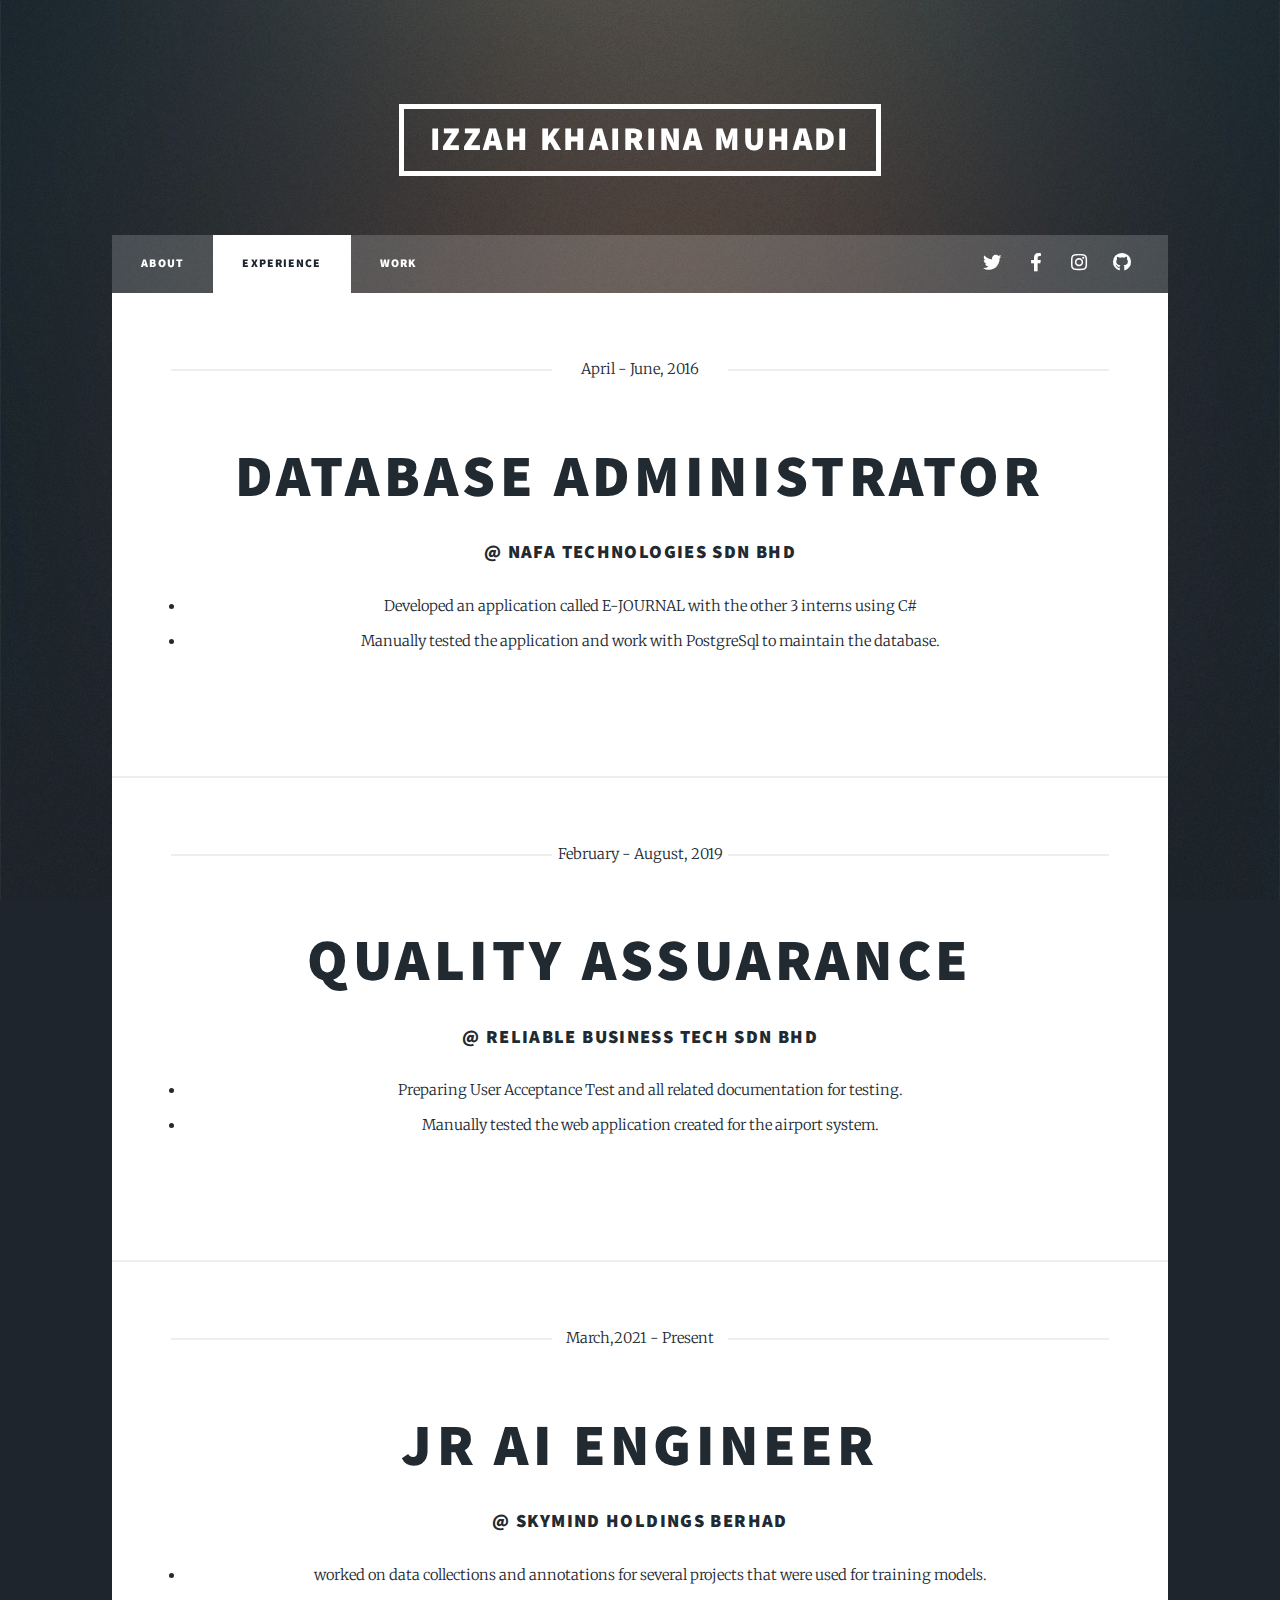
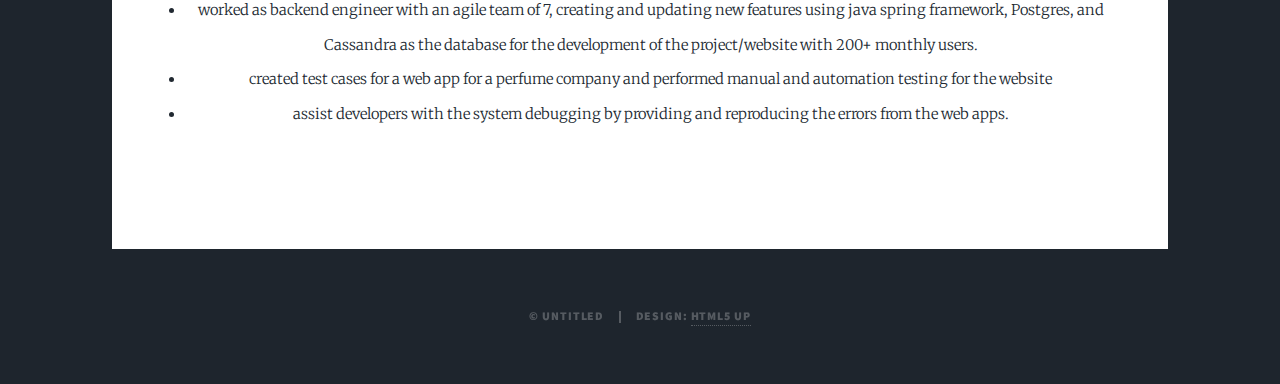
==== src/experience.html @ cd7aa9e2 ":memo: Edit stuff" ====
<!DOCTYPE HTML>
<!--
	Massively by HTML5 UP
	html5up.net | @ajlkn
	Free for personal and commercial use under the CCA 3.0 license (html5up.net/license)
-->
<html>
	<head>
		<title>Generic Page - Massively by HTML5 UP</title>
		<meta charset="utf-8" />
		<meta name="viewport" content="width=device-width, initial-scale=1, user-scalable=no" />
		<link rel="stylesheet" href="../assets/css/main.css" />
		<noscript><link rel="stylesheet" href="../assets/css/noscript.css" /></noscript>
	</head>
	<body class="is-preload">

		<!-- Wrapper -->
			<div id="wrapper">

				<!-- Header -->
					<header id="header">
						<a href="../index.html" class="logo">Izzah Khairina Muhadi</a>
					</header>

				<!-- Nav -->
					<nav id="nav">
						<ul class="links">
							<li><a href="../index.html">About</a></li>
							<li class="active"><a href="/src/experience.html">Experience</a></li>
							<li><a href="work.html">Work</a></li>
						</ul>
						<ul class="icons">
							<li><a href="#" class="icon brands fa-twitter"><span class="label">Twitter</span></a></li>
							<li><a href="#" class="icon brands fa-facebook-f"><span class="label">Facebook</span></a></li>
							<li><a href="#" class="icon brands fa-instagram"><span class="label">Instagram</span></a></li>
							<li><a href="#" class="icon brands fa-github"><span class="label">GitHub</span></a></li>
						</ul>
					</nav>

				<!-- Main -->
					<div id="main">

						<!-- Post -->
							<section class="post">
								<header class="major">
									<span class="date">April - June, 2016</span>
									<h1>Database Administrator</h1>
									
									<div>
											<h3>@ NAFA Technologies Sdn Bhd</h3>
												<ul class="alt">
													<li>Developed an application called E-JOURNAL with the other 3
														interns using C#</li>
													<li>Manually tested the application and work with PostgreSql to maintain the database.</li>
												</ul>										
										
									</div>
								</header>																
							</section>
							<section class="post">
								<header class="major">
									<span class="date">February - August, 2019</span>
									<h1>Quality Assuarance</h1>
									
									<div>
											<h3>@ Reliable Business Tech Sdn Bhd</h3>
												<ul class="alt">
													<li>Preparing User Acceptance Test and all related documentation for testing. </li>
													<li>Manually tested the web application created for the airport system.</li>
												</ul>																				
									</div>
								</header>							
							</section>
							<section class="post">
								<header class="major">
									<span class="date">March,2021 - Present</span>
									<h1>Jr AI Engineer</h1>
									
									<div>
											<h3>@ Skymind Holdings Berhad</h3>
												<ul>
													<li>worked on data collections and annotations for several projects that
														were used for training models.</li>
													<li>worked as backend engineer with an agile team of 7, creating and
															updating new features using java spring framework, Postgres, and
															Cassandra as the database for the development of the
															project/website with 200+ monthly users.</li>
													<li>created test cases for a web app for a perfume company and
														performed manual and automation testing for the website</li>
														<li>assist developers with the system debugging by providing and
															reproducing the errors from the web apps.</li>
												</ul>																				
									</div>
								</header>							
							</section>

					</div>

	
				<!-- Copyright -->
					<div id="copyright">
						<ul><li>&copy; Untitled</li><li>Design: <a href="https://html5up.net">HTML5 UP</a></li></ul>
					</div>

			</div>

		<!-- Scripts -->
			<script src="../assets/js/jquery.min.js"></script>
			<script src="../assets/js/jquery.scrollex.min.js"></script>
			<script src="../assets/js/jquery.scrolly.min.js"></script>
			<script src="../assets/js/browser.min.js"></script>
			<script src="../assets/js/breakpoints.min.js"></script>
			<script src="../assets/js/util.js"></script>
			<script src="../assets/js/main.js"></script>

	</body>
</html>
---- assets/css/main.css ----
@import url(fontawesome-all.min.css);
@import url("https://fonts.googleapis.com/css?family=Merriweather:300,700,300italic,700italic|Source+Sans+Pro:900");

/*
	Massively by HTML5 UP
	html5up.net | @ajlkn
	Free for personal and commercial use under the CCA 3.0 license (html5up.net/license)
*/

html, body, div, span, applet, object,
iframe, h1, h2, h3, h4, h5, h6, p, blockquote,
pre, a, abbr, acronym, address, big, cite,
code, del, dfn, em, img, ins, kbd, q, s, samp,
small, strike, strong, sub, sup, tt, var, b,
u, i, center, dl, dt, dd, ol, ul, li, fieldset,
form, label, legend, table, caption, tbody,
tfoot, thead, tr, th, td, article, aside,
canvas, details, embed, figure, figcaption,
footer, header, hgroup, menu, nav, output, ruby,
section, summary, time, mark, audio, video {
	margin: 0;
	padding: 0;
	border: 0;
	font-size: 100%;
	font: inherit;
	vertical-align: baseline;}

article, aside, details, figcaption, figure,
footer, header, hgroup, menu, nav, section {
	display: block;}

body {
	line-height: 1;
}

ol, ul {
	list-style: none;
}

blockquote, q {
	quotes: none;
}

	blockquote:before, blockquote:after, q:before, q:after {
		content: '';
		content: none;
	}

table {
	border-collapse: collapse;
	border-spacing: 0;
}

body {
	-webkit-text-size-adjust: none;
}

mark {
	background-color: transparent;
	color: inherit;
}

input::-moz-focus-inner {
	border: 0;
	padding: 0;
}

input, select, textarea {
	-moz-appearance: none;
	-webkit-appearance: none;
	-ms-appearance: none;
	appearance: none;
}

/* Basic */

	@-ms-viewport {
		width: device-width;
	}

	body {
		-ms-overflow-style: scrollbar;
	}

	@media screen and (max-width: 480px) {

		html, body {
			min-width: 320px;
		}

	}

	html {
		box-sizing: border-box;
	}

	*, *:before, *:after {
		box-sizing: inherit;
	}

	body {
		background-color: #1e252d;
	}

		body.is-preload *, body.is-preload *:before, body.is-preload *:after {
			-moz-animation: none !important;
			-webkit-animation: none !important;
			-ms-animation: none !important;
			animation: none !important;
			-moz-transition: none !important;
			-webkit-transition: none !important;
			-ms-transition: none !important;
			transition: none !important;
		}

/* Type */

	html {
		font-size: 16pt;
	}

		@media screen and (max-width: 1680px) {

			html {
				font-size: 12pt;
			}

		}

		@media screen and (max-width: 1280px) {

			html {
				font-size: 11pt;
			}

		}

		@media screen and (max-width: 360px) {

			html {
				font-size: 10pt;
			}

		}

	body {
		color: #212931;
	}

	body, input, select, textarea {
		font-family: "Merriweather", Georgia, serif;
		font-weight: 300;
		font-size: 1rem;
		line-height: 2.375;
	}

	a {
		-moz-transition: color 0.2s ease-in-out, background-color 0.2s ease-in-out, border-color 0.2s ease-in-out, box-shadow 0.2s ease-in-out;
		-webkit-transition: color 0.2s ease-in-out, background-color 0.2s ease-in-out, border-color 0.2s ease-in-out, box-shadow 0.2s ease-in-out;
		-ms-transition: color 0.2s ease-in-out, background-color 0.2s ease-in-out, border-color 0.2s ease-in-out, box-shadow 0.2s ease-in-out;
		transition: color 0.2s ease-in-out, background-color 0.2s ease-in-out, border-color 0.2s ease-in-out, box-shadow 0.2s ease-in-out;
		border-bottom: dotted 1px;
		text-decoration: none;
	}

		a:hover {
			border-bottom-color: transparent;
		}

	strong, b {
		font-weight: 600;
	}

	em, i {
		font-style: italic;
	}

	p {
		text-align: justify;
		margin: 0 0 2rem 0;
	}

	h1, h2, h3, h4, h5, h6 {
		font-family: "Source Sans Pro", Helvetica, sans-serif;
		font-weight: 900;
		line-height: 1.5;
		letter-spacing: 0.075em;
		text-transform: uppercase;
		margin: 0 0 1rem 0;
	}

		h1 a, h2 a, h3 a, h4 a, h5 a, h6 a {
			border-bottom: 0;
			color: inherit;
			text-decoration: none;
		}

	h1 {
		font-size: 4rem;
		line-height: 1.1;
		margin: 0 0 2rem 0;
	}

	h2 {
		font-size: 1.75rem;
		line-height: 1.3;
		margin: 0 0 1.5rem 0;
	}

	h3 {
		font-size: 1.25rem;
		margin: 0 0 1.5rem 0;
	}

	h4 {
		font-size: 1rem;
	}

	h5 {
		font-size: 0.9rem;
	}

	h6 {
		font-size: 0.8rem;
	}

	sub {
		font-size: 0.8rem;
		position: relative;
		top: 0.5rem;
	}

	sup {
		font-size: 0.8rem;
		position: relative;
		top: -0.5rem;
	}

	blockquote {
		border-left: solid 4px;
		font-style: italic;
		margin: 0 0 2rem 0;
		padding: 0.5rem 0 0.5rem 2rem;
	}

	code {
		border: solid 2px;
		font-family: "Courier New", monospace;
		font-size: 0.9rem;
		margin: 0 0.25rem;
		padding: 0.25rem 0.65rem;
	}

	pre {
		-webkit-overflow-scrolling: touch;
		font-family: "Courier New", monospace;
		font-size: 0.9rem;
		margin: 0 0 2rem 0;
	}

		pre code {
			display: block;
			line-height: 1.75;
			padding: 1rem 1.5rem;
			overflow-x: auto;
		}

	hr {
		border: 0;
		border-bottom: solid 2px;
		margin: 3rem 0;
	}

		hr.major {
			margin: 5rem 0;
		}

	.align-left {
		text-align: left;
	}

	.align-center {
		text-align: center;
	}

	.align-right {
		text-align: right;
	}

	input, select, textarea {
		color: #212931;
	}

	a {
		color: #212931;
		border-bottom-color: rgba(33, 41, 49, 0.5);
	}

		a:hover {
			border-bottom-color: transparent;
			color: #18bfef !important;
		}

	strong, b {
		color: #212931;
	}

	h1, h2, h3, h4, h5, h6 {
		color: #212931;
	}

	blockquote {
		border-left-color: #eeeeee;
	}

	code {
		background: rgba(220, 220, 220, 0.25);
		border-color: #eeeeee;
	}

	hr {
		border-bottom-color: #eeeeee;
	}

/* Row */

	.row {
		display: flex;
		flex-wrap: wrap;
		box-sizing: border-box;
		align-items: stretch;
	}

		.row > * {
			box-sizing: border-box;
		}

		.row.gtr-uniform > * > :last-child {
			margin-bottom: 0;
		}

		.row.aln-left {
			justify-content: flex-start;
		}

		.row.aln-center {
			justify-content: center;
		}

		.row.aln-right {
			justify-content: flex-end;
		}

		.row.aln-top {
			align-items: flex-start;
		}

		.row.aln-middle {
			align-items: center;
		}

		.row.aln-bottom {
			align-items: flex-end;
		}

		.row > .imp {
			order: -1;
		}

		.row > .col-1 {
			width: 8.33333%;
		}

		.row > .off-1 {
			margin-left: 8.33333%;
		}

		.row > .col-2 {
			width: 16.66667%;
		}

		.row > .off-2 {
			margin-left: 16.66667%;
		}

		.row > .col-3 {
			width: 25%;
		}

		.row > .off-3 {
			margin-left: 25%;
		}

		.row > .col-4 {
			width: 33.33333%;
		}

		.row > .off-4 {
			margin-left: 33.33333%;
		}

		.row > .col-5 {
			width: 41.66667%;
		}

		.row > .off-5 {
			margin-left: 41.66667%;
		}

		.row > .col-6 {
			width: 50%;
		}

		.row > .off-6 {
			margin-left: 50%;
		}

		.row > .col-7 {
			width: 58.33333%;
		}

		.row > .off-7 {
			margin-left: 58.33333%;
		}

		.row > .col-8 {
			width: 66.66667%;
		}

		.row > .off-8 {
			margin-left: 66.66667%;
		}

		.row > .col-9 {
			width: 75%;
		}

		.row > .off-9 {
			margin-left: 75%;
		}

		.row > .col-10 {
			width: 83.33333%;
		}

		.row > .off-10 {
			margin-left: 83.33333%;
		}

		.row > .col-11 {
			width: 91.66667%;
		}

		.row > .off-11 {
			margin-left: 91.66667%;
		}

		.row > .col-12 {
			width: 100%;
		}

		.row > .off-12 {
			margin-left: 100%;
		}

		.row.gtr-0 {
			margin-top: 0;
			margin-left: 0rem;
		}

			.row.gtr-0 > * {
				padding: 0 0 0 0rem;
			}

			.row.gtr-0.gtr-uniform {
				margin-top: 0rem;
			}

				.row.gtr-0.gtr-uniform > * {
					padding-top: 0rem;
				}

		.row.gtr-25 {
			margin-top: 0;
			margin-left: -0.375rem;
		}

			.row.gtr-25 > * {
				padding: 0 0 0 0.375rem;
			}

			.row.gtr-25.gtr-uniform {
				margin-top: -0.375rem;
			}

				.row.gtr-25.gtr-uniform > * {
					padding-top: 0.375rem;
				}

		.row.gtr-50 {
			margin-top: 0;
			margin-left: -0.75rem;
		}

			.row.gtr-50 > * {
				padding: 0 0 0 0.75rem;
			}

			.row.gtr-50.gtr-uniform {
				margin-top: -0.75rem;
			}

				.row.gtr-50.gtr-uniform > * {
					padding-top: 0.75rem;
				}

		.row {
			margin-top: 0;
			margin-left: -1.5rem;
		}

			.row > * {
				padding: 0 0 0 1.5rem;
			}

			.row.gtr-uniform {
				margin-top: -1.5rem;
			}

				.row.gtr-uniform > * {
					padding-top: 1.5rem;
				}

		.row.gtr-150 {
			margin-top: 0;
			margin-left: -2.25rem;
		}

			.row.gtr-150 > * {
				padding: 0 0 0 2.25rem;
			}

			.row.gtr-150.gtr-uniform {
				margin-top: -2.25rem;
			}

				.row.gtr-150.gtr-uniform > * {
					padding-top: 2.25rem;
				}

		.row.gtr-200 {
			margin-top: 0;
			margin-left: -3rem;
		}

			.row.gtr-200 > * {
				padding: 0 0 0 3rem;
			}

			.row.gtr-200.gtr-uniform {
				margin-top: -3rem;
			}

				.row.gtr-200.gtr-uniform > * {
					padding-top: 3rem;
				}

		@media screen and (max-width: 1680px) {

			.row {
				display: flex;
				flex-wrap: wrap;
				box-sizing: border-box;
				align-items: stretch;
			}

				.row > * {
					box-sizing: border-box;
				}

				.row.gtr-uniform > * > :last-child {
					margin-bottom: 0;
				}

				.row.aln-left {
					justify-content: flex-start;
				}

				.row.aln-center {
					justify-content: center;
				}

				.row.aln-right {
					justify-content: flex-end;
				}

				.row.aln-top {
					align-items: flex-start;
				}

				.row.aln-middle {
					align-items: center;
				}

				.row.aln-bottom {
					align-items: flex-end;
				}

				.row > .imp-xlarge {
					order: -1;
				}

				.row > .col-1-xlarge {
					width: 8.33333%;
				}

				.row > .off-1-xlarge {
					margin-left: 8.33333%;
				}

				.row > .col-2-xlarge {
					width: 16.66667%;
				}

				.row > .off-2-xlarge {
					margin-left: 16.66667%;
				}

				.row > .col-3-xlarge {
					width: 25%;
				}

				.row > .off-3-xlarge {
					margin-left: 25%;
				}

				.row > .col-4-xlarge {
					width: 33.33333%;
				}

				.row > .off-4-xlarge {
					margin-left: 33.33333%;
				}

				.row > .col-5-xlarge {
					width: 41.66667%;
				}

				.row > .off-5-xlarge {
					margin-left: 41.66667%;
				}

				.row > .col-6-xlarge {
					width: 50%;
				}

				.row > .off-6-xlarge {
					margin-left: 50%;
				}

				.row > .col-7-xlarge {
					width: 58.33333%;
				}

				.row > .off-7-xlarge {
					margin-left: 58.33333%;
				}

				.row > .col-8-xlarge {
					width: 66.66667%;
				}

				.row > .off-8-xlarge {
					margin-left: 66.66667%;
				}

				.row > .col-9-xlarge {
					width: 75%;
				}

				.row > .off-9-xlarge {
					margin-left: 75%;
				}

				.row > .col-10-xlarge {
					width: 83.33333%;
				}

				.row > .off-10-xlarge {
					margin-left: 83.33333%;
				}

				.row > .col-11-xlarge {
					width: 91.66667%;
				}

				.row > .off-11-xlarge {
					margin-left: 91.66667%;
				}

				.row > .col-12-xlarge {
					width: 100%;
				}

				.row > .off-12-xlarge {
					margin-left: 100%;
				}

				.row.gtr-0 {
					margin-top: 0;
					margin-left: 0rem;
				}

					.row.gtr-0 > * {
						padding: 0 0 0 0rem;
					}

					.row.gtr-0.gtr-uniform {
						margin-top: 0rem;
					}

						.row.gtr-0.gtr-uniform > * {
							padding-top: 0rem;
						}

				.row.gtr-25 {
					margin-top: 0;
					margin-left: -0.375rem;
				}

					.row.gtr-25 > * {
						padding: 0 0 0 0.375rem;
					}

					.row.gtr-25.gtr-uniform {
						margin-top: -0.375rem;
					}

						.row.gtr-25.gtr-uniform > * {
							padding-top: 0.375rem;
						}

				.row.gtr-50 {
					margin-top: 0;
					margin-left: -0.75rem;
				}

					.row.gtr-50 > * {
						padding: 0 0 0 0.75rem;
					}

					.row.gtr-50.gtr-uniform {
						margin-top: -0.75rem;
					}

						.row.gtr-50.gtr-uniform > * {
							padding-top: 0.75rem;
						}

				.row {
					margin-top: 0;
					margin-left: -1.5rem;
				}

					.row > * {
						padding: 0 0 0 1.5rem;
					}

					.row.gtr-uniform {
						margin-top: -1.5rem;
					}

						.row.gtr-uniform > * {
							padding-top: 1.5rem;
						}

				.row.gtr-150 {
					margin-top: 0;
					margin-left: -2.25rem;
				}

					.row.gtr-150 > * {
						padding: 0 0 0 2.25rem;
					}

					.row.gtr-150.gtr-uniform {
						margin-top: -2.25rem;
					}

						.row.gtr-150.gtr-uniform > * {
							padding-top: 2.25rem;
						}

				.row.gtr-200 {
					margin-top: 0;
					margin-left: -3rem;
				}

					.row.gtr-200 > * {
						padding: 0 0 0 3rem;
					}

					.row.gtr-200.gtr-uniform {
						margin-top: -3rem;
					}

						.row.gtr-200.gtr-uniform > * {
							padding-top: 3rem;
						}

		}

		@media screen and (max-width: 1280px) {

			.row {
				display: flex;
				flex-wrap: wrap;
				box-sizing: border-box;
				align-items: stretch;
			}

				.row > * {
					box-sizing: border-box;
				}

				.row.gtr-uniform > * > :last-child {
					margin-bottom: 0;
				}

				.row.aln-left {
					justify-content: flex-start;
				}

				.row.aln-center {
					justify-content: center;
				}

				.row.aln-right {
					justify-content: flex-end;
				}

				.row.aln-top {
					align-items: flex-start;
				}

				.row.aln-middle {
					align-items: center;
				}

				.row.aln-bottom {
					align-items: flex-end;
				}

				.row > .imp-large {
					order: -1;
				}

				.row > .col-1-large {
					width: 8.33333%;
				}

				.row > .off-1-large {
					margin-left: 8.33333%;
				}

				.row > .col-2-large {
					width: 16.66667%;
				}

				.row > .off-2-large {
					margin-left: 16.66667%;
				}

				.row > .col-3-large {
					width: 25%;
				}

				.row > .off-3-large {
					margin-left: 25%;
				}

				.row > .col-4-large {
					width: 33.33333%;
				}

				.row > .off-4-large {
					margin-left: 33.33333%;
				}

				.row > .col-5-large {
					width: 41.66667%;
				}

				.row > .off-5-large {
					margin-left: 41.66667%;
				}

				.row > .col-6-large {
					width: 50%;
				}

				.row > .off-6-large {
					margin-left: 50%;
				}

				.row > .col-7-large {
					width: 58.33333%;
				}

				.row > .off-7-large {
					margin-left: 58.33333%;
				}

				.row > .col-8-large {
					width: 66.66667%;
				}

				.row > .off-8-large {
					margin-left: 66.66667%;
				}

				.row > .col-9-large {
					width: 75%;
				}

				.row > .off-9-large {
					margin-left: 75%;
				}

				.row > .col-10-large {
					width: 83.33333%;
				}

				.row > .off-10-large {
					margin-left: 83.33333%;
				}

				.row > .col-11-large {
					width: 91.66667%;
				}

				.row > .off-11-large {
					margin-left: 91.66667%;
				}

				.row > .col-12-large {
					width: 100%;
				}

				.row > .off-12-large {
					margin-left: 100%;
				}

				.row.gtr-0 {
					margin-top: 0;
					margin-left: 0rem;
				}

					.row.gtr-0 > * {
						padding: 0 0 0 0rem;
					}

					.row.gtr-0.gtr-uniform {
						margin-top: 0rem;
					}

						.row.gtr-0.gtr-uniform > * {
							padding-top: 0rem;
						}

				.row.gtr-25 {
					margin-top: 0;
					margin-left: -0.375rem;
				}

					.row.gtr-25 > * {
						padding: 0 0 0 0.375rem;
					}

					.row.gtr-25.gtr-uniform {
						margin-top: -0.375rem;
					}

						.row.gtr-25.gtr-uniform > * {
							padding-top: 0.375rem;
						}

				.row.gtr-50 {
					margin-top: 0;
					margin-left: -0.75rem;
				}

					.row.gtr-50 > * {
						padding: 0 0 0 0.75rem;
					}

					.row.gtr-50.gtr-uniform {
						margin-top: -0.75rem;
					}

						.row.gtr-50.gtr-uniform > * {
							padding-top: 0.75rem;
						}

				.row {
					margin-top: 0;
					margin-left: -1.5rem;
				}

					.row > * {
						padding: 0 0 0 1.5rem;
					}

					.row.gtr-uniform {
						margin-top: -1.5rem;
					}

						.row.gtr-uniform > * {
							padding-top: 1.5rem;
						}

				.row.gtr-150 {
					margin-top: 0;
					margin-left: -2.25rem;
				}

					.row.gtr-150 > * {
						padding: 0 0 0 2.25rem;
					}

					.row.gtr-150.gtr-uniform {
						margin-top: -2.25rem;
					}

						.row.gtr-150.gtr-uniform > * {
							padding-top: 2.25rem;
						}

				.row.gtr-200 {
					margin-top: 0;
					margin-left: -3rem;
				}

					.row.gtr-200 > * {
						padding: 0 0 0 3rem;
					}

					.row.gtr-200.gtr-uniform {
						margin-top: -3rem;
					}

						.row.gtr-200.gtr-uniform > * {
							padding-top: 3rem;
						}

		}

		@media screen and (max-width: 980px) {

			.row {
				display: flex;
				flex-wrap: wrap;
				box-sizing: border-box;
				align-items: stretch;
			}

				.row > * {
					box-sizing: border-box;
				}

				.row.gtr-uniform > * > :last-child {
					margin-bottom: 0;
				}

				.row.aln-left {
					justify-content: flex-start;
				}

				.row.aln-center {
					justify-content: center;
				}

				.row.aln-right {
					justify-content: flex-end;
				}

				.row.aln-top {
					align-items: flex-start;
				}

				.row.aln-middle {
					align-items: center;
				}

				.row.aln-bottom {
					align-items: flex-end;
				}

				.row > .imp-medium {
					order: -1;
				}

				.row > .col-1-medium {
					width: 8.33333%;
				}

				.row > .off-1-medium {
					margin-left: 8.33333%;
				}

				.row > .col-2-medium {
					width: 16.66667%;
				}

				.row > .off-2-medium {
					margin-left: 16.66667%;
				}

				.row > .col-3-medium {
					width: 25%;
				}

				.row > .off-3-medium {
					margin-left: 25%;
				}

				.row > .col-4-medium {
					width: 33.33333%;
				}

				.row > .off-4-medium {
					margin-left: 33.33333%;
				}

				.row > .col-5-medium {
					width: 41.66667%;
				}

				.row > .off-5-medium {
					margin-left: 41.66667%;
				}

				.row > .col-6-medium {
					width: 50%;
				}

				.row > .off-6-medium {
					margin-left: 50%;
				}

				.row > .col-7-medium {
					width: 58.33333%;
				}

				.row > .off-7-medium {
					margin-left: 58.33333%;
				}

				.row > .col-8-medium {
					width: 66.66667%;
				}

				.row > .off-8-medium {
					margin-left: 66.66667%;
				}

				.row > .col-9-medium {
					width: 75%;
				}

				.row > .off-9-medium {
					margin-left: 75%;
				}

				.row > .col-10-medium {
					width: 83.33333%;
				}

				.row > .off-10-medium {
					margin-left: 83.33333%;
				}

				.row > .col-11-medium {
					width: 91.66667%;
				}

				.row > .off-11-medium {
					margin-left: 91.66667%;
				}

				.row > .col-12-medium {
					width: 100%;
				}

				.row > .off-12-medium {
					margin-left: 100%;
				}

				.row.gtr-0 {
					margin-top: 0;
					margin-left: 0rem;
				}

					.row.gtr-0 > * {
						padding: 0 0 0 0rem;
					}

					.row.gtr-0.gtr-uniform {
						margin-top: 0rem;
					}

						.row.gtr-0.gtr-uniform > * {
							padding-top: 0rem;
						}

				.row.gtr-25 {
					margin-top: 0;
					margin-left: -0.375rem;
				}

					.row.gtr-25 > * {
						padding: 0 0 0 0.375rem;
					}

					.row.gtr-25.gtr-uniform {
						margin-top: -0.375rem;
					}

						.row.gtr-25.gtr-uniform > * {
							padding-top: 0.375rem;
						}

				.row.gtr-50 {
					margin-top: 0;
					margin-left: -0.75rem;
				}

					.row.gtr-50 > * {
						padding: 0 0 0 0.75rem;
					}

					.row.gtr-50.gtr-uniform {
						margin-top: -0.75rem;
					}

						.row.gtr-50.gtr-uniform > * {
							padding-top: 0.75rem;
						}

				.row {
					margin-top: 0;
					margin-left: -1.5rem;
				}

					.row > * {
						padding: 0 0 0 1.5rem;
					}

					.row.gtr-uniform {
						margin-top: -1.5rem;
					}

						.row.gtr-uniform > * {
							padding-top: 1.5rem;
						}

				.row.gtr-150 {
					margin-top: 0;
					margin-left: -2.25rem;
				}

					.row.gtr-150 > * {
						padding: 0 0 0 2.25rem;
					}

					.row.gtr-150.gtr-uniform {
						margin-top: -2.25rem;
					}

						.row.gtr-150.gtr-uniform > * {
							padding-top: 2.25rem;
						}

				.row.gtr-200 {
					margin-top: 0;
					margin-left: -3rem;
				}

					.row.gtr-200 > * {
						padding: 0 0 0 3rem;
					}

					.row.gtr-200.gtr-uniform {
						margin-top: -3rem;
					}

						.row.gtr-200.gtr-uniform > * {
							padding-top: 3rem;
						}

		}

		@media screen and (max-width: 736px) {

			.row {
				display: flex;
				flex-wrap: wrap;
				box-sizing: border-box;
				align-items: stretch;
			}

				.row > * {
					box-sizing: border-box;
				}

				.row.gtr-uniform > * > :last-child {
					margin-bottom: 0;
				}

				.row.aln-left {
					justify-content: flex-start;
				}

				.row.aln-center {
					justify-content: center;
				}

				.row.aln-right {
					justify-content: flex-end;
				}

				.row.aln-top {
					align-items: flex-start;
				}

				.row.aln-middle {
					align-items: center;
				}

				.row.aln-bottom {
					align-items: flex-end;
				}

				.row > .imp-small {
					order: -1;
				}

				.row > .col-1-small {
					width: 8.33333%;
				}

				.row > .off-1-small {
					margin-left: 8.33333%;
				}

				.row > .col-2-small {
					width: 16.66667%;
				}

				.row > .off-2-small {
					margin-left: 16.66667%;
				}

				.row > .col-3-small {
					width: 25%;
				}

				.row > .off-3-small {
					margin-left: 25%;
				}

				.row > .col-4-small {
					width: 33.33333%;
				}

				.row > .off-4-small {
					margin-left: 33.33333%;
				}

				.row > .col-5-small {
					width: 41.66667%;
				}

				.row > .off-5-small {
					margin-left: 41.66667%;
				}

				.row > .col-6-small {
					width: 50%;
				}

				.row > .off-6-small {
					margin-left: 50%;
				}

				.row > .col-7-small {
					width: 58.33333%;
				}

				.row > .off-7-small {
					margin-left: 58.33333%;
				}

				.row > .col-8-small {
					width: 66.66667%;
				}

				.row > .off-8-small {
					margin-left: 66.66667%;
				}

				.row > .col-9-small {
					width: 75%;
				}

				.row > .off-9-small {
					margin-left: 75%;
				}

				.row > .col-10-small {
					width: 83.33333%;
				}

				.row > .off-10-small {
					margin-left: 83.33333%;
				}

				.row > .col-11-small {
					width: 91.66667%;
				}

				.row > .off-11-small {
					margin-left: 91.66667%;
				}

				.row > .col-12-small {
					width: 100%;
				}

				.row > .off-12-small {
					margin-left: 100%;
				}

				.row.gtr-0 {
					margin-top: 0;
					margin-left: 0rem;
				}

					.row.gtr-0 > * {
						padding: 0 0 0 0rem;
					}

					.row.gtr-0.gtr-uniform {
						margin-top: 0rem;
					}

						.row.gtr-0.gtr-uniform > * {
							padding-top: 0rem;
						}

				.row.gtr-25 {
					margin-top: 0;
					margin-left: -0.375rem;
				}

					.row.gtr-25 > * {
						padding: 0 0 0 0.375rem;
					}

					.row.gtr-25.gtr-uniform {
						margin-top: -0.375rem;
					}

						.row.gtr-25.gtr-uniform > * {
							padding-top: 0.375rem;
						}

				.row.gtr-50 {
					margin-top: 0;
					margin-left: -0.75rem;
				}

					.row.gtr-50 > * {
						padding: 0 0 0 0.75rem;
					}

					.row.gtr-50.gtr-uniform {
						margin-top: -0.75rem;
					}

						.row.gtr-50.gtr-uniform > * {
							padding-top: 0.75rem;
						}

				.row {
					margin-top: 0;
					margin-left: -1.5rem;
				}

					.row > * {
						padding: 0 0 0 1.5rem;
					}

					.row.gtr-uniform {
						margin-top: -1.5rem;
					}

						.row.gtr-uniform > * {
							padding-top: 1.5rem;
						}

				.row.gtr-150 {
					margin-top: 0;
					margin-left: -2.25rem;
				}

					.row.gtr-150 > * {
						padding: 0 0 0 2.25rem;
					}

					.row.gtr-150.gtr-uniform {
						margin-top: -2.25rem;
					}

						.row.gtr-150.gtr-uniform > * {
							padding-top: 2.25rem;
						}

				.row.gtr-200 {
					margin-top: 0;
					margin-left: -3rem;
				}

					.row.gtr-200 > * {
						padding: 0 0 0 3rem;
					}

					.row.gtr-200.gtr-uniform {
						margin-top: -3rem;
					}

						.row.gtr-200.gtr-uniform > * {
							padding-top: 3rem;
						}

		}

		@media screen and (max-width: 480px) {

			.row {
				display: flex;
				flex-wrap: wrap;
				box-sizing: border-box;
				align-items: stretch;
			}

				.row > * {
					box-sizing: border-box;
				}

				.row.gtr-uniform > * > :last-child {
					margin-bottom: 0;
				}

				.row.aln-left {
					justify-content: flex-start;
				}

				.row.aln-center {
					justify-content: center;
				}

				.row.aln-right {
					justify-content: flex-end;
				}

				.row.aln-top {
					align-items: flex-start;
				}

				.row.aln-middle {
					align-items: center;
				}

				.row.aln-bottom {
					align-items: flex-end;
				}

				.row > .imp-xsmall {
					order: -1;
				}

				.row > .col-1-xsmall {
					width: 8.33333%;
				}

				.row > .off-1-xsmall {
					margin-left: 8.33333%;
				}

				.row > .col-2-xsmall {
					width: 16.66667%;
				}

				.row > .off-2-xsmall {
					margin-left: 16.66667%;
				}

				.row > .col-3-xsmall {
					width: 25%;
				}

				.row > .off-3-xsmall {
					margin-left: 25%;
				}

				.row > .col-4-xsmall {
					width: 33.33333%;
				}

				.row > .off-4-xsmall {
					margin-left: 33.33333%;
				}

				.row > .col-5-xsmall {
					width: 41.66667%;
				}

				.row > .off-5-xsmall {
					margin-left: 41.66667%;
				}

				.row > .col-6-xsmall {
					width: 50%;
				}

				.row > .off-6-xsmall {
					margin-left: 50%;
				}

				.row > .col-7-xsmall {
					width: 58.33333%;
				}

				.row > .off-7-xsmall {
					margin-left: 58.33333%;
				}

				.row > .col-8-xsmall {
					width: 66.66667%;
				}

				.row > .off-8-xsmall {
					margin-left: 66.66667%;
				}

				.row > .col-9-xsmall {
					width: 75%;
				}

				.row > .off-9-xsmall {
					margin-left: 75%;
				}

				.row > .col-10-xsmall {
					width: 83.33333%;
				}

				.row > .off-10-xsmall {
					margin-left: 83.33333%;
				}

				.row > .col-11-xsmall {
					width: 91.66667%;
				}

				.row > .off-11-xsmall {
					margin-left: 91.66667%;
				}

				.row > .col-12-xsmall {
					width: 100%;
				}

				.row > .off-12-xsmall {
					margin-left: 100%;
				}

				.row.gtr-0 {
					margin-top: 0;
					margin-left: 0rem;
				}

					.row.gtr-0 > * {
						padding: 0 0 0 0rem;
					}

					.row.gtr-0.gtr-uniform {
						margin-top: 0rem;
					}

						.row.gtr-0.gtr-uniform > * {
							padding-top: 0rem;
						}

				.row.gtr-25 {
					margin-top: 0;
					margin-left: -0.375rem;
				}

					.row.gtr-25 > * {
						padding: 0 0 0 0.375rem;
					}

					.row.gtr-25.gtr-uniform {
						margin-top: -0.375rem;
					}

						.row.gtr-25.gtr-uniform > * {
							padding-top: 0.375rem;
						}

				.row.gtr-50 {
					margin-top: 0;
					margin-left: -0.75rem;
				}

					.row.gtr-50 > * {
						padding: 0 0 0 0.75rem;
					}

					.row.gtr-50.gtr-uniform {
						margin-top: -0.75rem;
					}

						.row.gtr-50.gtr-uniform > * {
							padding-top: 0.75rem;
						}

				.row {
					margin-top: 0;
					margin-left: -1.5rem;
				}

					.row > * {
						padding: 0 0 0 1.5rem;
					}

					.row.gtr-uniform {
						margin-top: -1.5rem;
					}

						.row.gtr-uniform > * {
							padding-top: 1.5rem;
						}

				.row.gtr-150 {
					margin-top: 0;
					margin-left: -2.25rem;
				}

					.row.gtr-150 > * {
						padding: 0 0 0 2.25rem;
					}

					.row.gtr-150.gtr-uniform {
						margin-top: -2.25rem;
					}

						.row.gtr-150.gtr-uniform > * {
							padding-top: 2.25rem;
						}

				.row.gtr-200 {
					margin-top: 0;
					margin-left: -3rem;
				}

					.row.gtr-200 > * {
						padding: 0 0 0 3rem;
					}

					.row.gtr-200.gtr-uniform {
						margin-top: -3rem;
					}

						.row.gtr-200.gtr-uniform > * {
							padding-top: 3rem;
						}

		}

		@media screen and (max-width: 360px) {

			.row {
				display: flex;
				flex-wrap: wrap;
				box-sizing: border-box;
				align-items: stretch;
			}

				.row > * {
					box-sizing: border-box;
				}

				.row.gtr-uniform > * > :last-child {
					margin-bottom: 0;
				}

				.row.aln-left {
					justify-content: flex-start;
				}

				.row.aln-center {
					justify-content: center;
				}

				.row.aln-right {
					justify-content: flex-end;
				}

				.row.aln-top {
					align-items: flex-start;
				}

				.row.aln-middle {
					align-items: center;
				}

				.row.aln-bottom {
					align-items: flex-end;
				}

				.row > .imp-xxsmall {
					order: -1;
				}

				.row > .col-1-xxsmall {
					width: 8.33333%;
				}

				.row > .off-1-xxsmall {
					margin-left: 8.33333%;
				}

				.row > .col-2-xxsmall {
					width: 16.66667%;
				}

				.row > .off-2-xxsmall {
					margin-left: 16.66667%;
				}

				.row > .col-3-xxsmall {
					width: 25%;
				}

				.row > .off-3-xxsmall {
					margin-left: 25%;
				}

				.row > .col-4-xxsmall {
					width: 33.33333%;
				}

				.row > .off-4-xxsmall {
					margin-left: 33.33333%;
				}

				.row > .col-5-xxsmall {
					width: 41.66667%;
				}

				.row > .off-5-xxsmall {
					margin-left: 41.66667%;
				}

				.row > .col-6-xxsmall {
					width: 50%;
				}

				.row > .off-6-xxsmall {
					margin-left: 50%;
				}

				.row > .col-7-xxsmall {
					width: 58.33333%;
				}

				.row > .off-7-xxsmall {
					margin-left: 58.33333%;
				}

				.row > .col-8-xxsmall {
					width: 66.66667%;
				}

				.row > .off-8-xxsmall {
					margin-left: 66.66667%;
				}

				.row > .col-9-xxsmall {
					width: 75%;
				}

				.row > .off-9-xxsmall {
					margin-left: 75%;
				}

				.row > .col-10-xxsmall {
					width: 83.33333%;
				}

				.row > .off-10-xxsmall {
					margin-left: 83.33333%;
				}

				.row > .col-11-xxsmall {
					width: 91.66667%;
				}

				.row > .off-11-xxsmall {
					margin-left: 91.66667%;
				}

				.row > .col-12-xxsmall {
					width: 100%;
				}

				.row > .off-12-xxsmall {
					margin-left: 100%;
				}

				.row.gtr-0 {
					margin-top: 0;
					margin-left: 0rem;
				}

					.row.gtr-0 > * {
						padding: 0 0 0 0rem;
					}

					.row.gtr-0.gtr-uniform {
						margin-top: 0rem;
					}

						.row.gtr-0.gtr-uniform > * {
							padding-top: 0rem;
						}

				.row.gtr-25 {
					margin-top: 0;
					margin-left: -0.375rem;
				}

					.row.gtr-25 > * {
						padding: 0 0 0 0.375rem;
					}

					.row.gtr-25.gtr-uniform {
						margin-top: -0.375rem;
					}

						.row.gtr-25.gtr-uniform > * {
							padding-top: 0.375rem;
						}

				.row.gtr-50 {
					margin-top: 0;
					margin-left: -0.75rem;
				}

					.row.gtr-50 > * {
						padding: 0 0 0 0.75rem;
					}

					.row.gtr-50.gtr-uniform {
						margin-top: -0.75rem;
					}

						.row.gtr-50.gtr-uniform > * {
							padding-top: 0.75rem;
						}

				.row {
					margin-top: 0;
					margin-left: -1.5rem;
				}

					.row > * {
						padding: 0 0 0 1.5rem;
					}

					.row.gtr-uniform {
						margin-top: -1.5rem;
					}

						.row.gtr-uniform > * {
							padding-top: 1.5rem;
						}

				.row.gtr-150 {
					margin-top: 0;
					margin-left: -2.25rem;
				}

					.row.gtr-150 > * {
						padding: 0 0 0 2.25rem;
					}

					.row.gtr-150.gtr-uniform {
						margin-top: -2.25rem;
					}

						.row.gtr-150.gtr-uniform > * {
							padding-top: 2.25rem;
						}

				.row.gtr-200 {
					margin-top: 0;
					margin-left: -3rem;
				}

					.row.gtr-200 > * {
						padding: 0 0 0 3rem;
					}

					.row.gtr-200.gtr-uniform {
						margin-top: -3rem;
					}

						.row.gtr-200.gtr-uniform > * {
							padding-top: 3rem;
						}

		}

/* Box */

	.box {
		border: solid 2px;
		margin-bottom: 2rem;
		padding: 1.5rem;
	}

		.box > :last-child,
		.box > :last-child > :last-child,
		.box > :last-child > :last-child > :last-child {
			margin-bottom: 0;
		}

		.box.alt {
			border: 0;
			border-radius: 0;
			padding: 0;
		}

	.box {
		border-color: #eeeeee;
	}

/* Button */

	input[type="submit"],
	input[type="reset"],
	input[type="button"],
	button,
	.button {
		-moz-appearance: none;
		-webkit-appearance: none;
		-ms-appearance: none;
		appearance: none;
		-moz-transition: background-color 0.2s ease-in-out, box-shadow 0.2s ease-in-out, color 0.2s ease-in-out;
		-webkit-transition: background-color 0.2s ease-in-out, box-shadow 0.2s ease-in-out, color 0.2s ease-in-out;
		-ms-transition: background-color 0.2s ease-in-out, box-shadow 0.2s ease-in-out, color 0.2s ease-in-out;
		transition: background-color 0.2s ease-in-out, box-shadow 0.2s ease-in-out, color 0.2s ease-in-out;
		border: 0;
		border-radius: 0;
		cursor: pointer;
		display: inline-block;
		font-family: "Source Sans Pro", Helvetica, sans-serif;
		font-size: 0.8rem;
		font-weight: 900;
		letter-spacing: 0.075em;
		height: 3rem;
		line-height: 3rem;
		padding: 0 2rem;
		text-align: center;
		text-decoration: none;
		text-transform: uppercase;
		white-space: nowrap;
	}

		input[type="submit"].icon:before,
		input[type="reset"].icon:before,
		input[type="button"].icon:before,
		button.icon:before,
		.button.icon:before {
			margin-right: 0.5rem;
		}

		input[type="submit"].icon.solo,
		input[type="reset"].icon.solo,
		input[type="button"].icon.solo,
		button.icon.solo,
		.button.icon.solo {
			position: relative;
			width: 4rem;
			height: 4rem;
			line-height: 4rem;
			border-radius: 4rem;
			text-indent: 4rem;
			overflow: hidden;
			padding: 0;
			white-space: nowrap;
		}

			input[type="submit"].icon.solo:before,
			input[type="reset"].icon.solo:before,
			input[type="button"].icon.solo:before,
			button.icon.solo:before,
			.button.icon.solo:before {
				position: absolute;
				display: block;
				top: 0;
				left: 0;
				width: inherit;
				height: inherit;
				line-height: inherit;
				font-size: 1.25rem;
				margin-right: 0;
				text-align: center;
				text-indent: 0;
			}

		input[type="submit"].fit,
		input[type="reset"].fit,
		input[type="button"].fit,
		button.fit,
		.button.fit {
			width: 100%;
		}

		input[type="submit"].small,
		input[type="reset"].small,
		input[type="button"].small,
		button.small,
		.button.small {
			font-size: 0.7rem;
			height: 2.5rem;
			line-height: 2.5rem;
			padding: 0 1.5rem;
		}

		input[type="submit"].large,
		input[type="reset"].large,
		input[type="button"].large,
		button.large,
		.button.large {
			font-size: 0.9rem;
			height: 3.5rem;
			line-height: 3.5rem;
			padding: 0 2.75rem;
		}

		@media screen and (max-width: 980px) {

			input[type="submit"],
			input[type="reset"],
			input[type="button"],
			button,
			.button {
				font-size: 0.9rem;
				height: 3.25rem;
				line-height: 3.25rem;
			}

				input[type="submit"].large,
				input[type="reset"].large,
				input[type="button"].large,
				button.large,
				.button.large {
					font-size: 1rem;
					height: 3.75rem;
					line-height: 3.75rem;
				}

		}

		input[type="submit"].disabled, input[type="submit"]:disabled,
		input[type="reset"].disabled,
		input[type="reset"]:disabled,
		input[type="button"].disabled,
		input[type="button"]:disabled,
		button.disabled,
		button:disabled,
		.button.disabled,
		.button:disabled {
			pointer-events: none;
			opacity: 0.25;
		}

	input[type="submit"],
	input[type="reset"],
	input[type="button"],
	button,
	.button {
		background-color: transparent;
		box-shadow: inset 0 0 0 2px #212931;
		color: #212931 !important;
	}

		input[type="submit"]:hover,
		input[type="reset"]:hover,
		input[type="button"]:hover,
		button:hover,
		.button:hover {
			box-shadow: inset 0 0 0 2px #18bfef;
			color: #18bfef !important;
		}

		input[type="submit"].primary,
		input[type="reset"].primary,
		input[type="button"].primary,
		button.primary,
		.button.primary {
			background-color: #212931;
			box-shadow: none;
			color: #ffffff !important;
		}

			input[type="submit"].primary:hover,
			input[type="reset"].primary:hover,
			input[type="button"].primary:hover,
			button.primary:hover,
			.button.primary:hover {
				background-color: #18bfef;
			}

/* Form */

	form {
		margin: 0 0 2rem 0;
	}

		form > :last-child {
			margin-bottom: 0;
		}

		form > .fields {
			display: -moz-flex;
			display: -webkit-flex;
			display: -ms-flex;
			display: flex;
			-moz-flex-wrap: wrap;
			-webkit-flex-wrap: wrap;
			-ms-flex-wrap: wrap;
			flex-wrap: wrap;
			width: calc(100% + 3rem);
			margin: -1.5rem 0 2rem -1.5rem;
		}

			form > .fields > .field {
				-moz-flex-grow: 0;
				-webkit-flex-grow: 0;
				-ms-flex-grow: 0;
				flex-grow: 0;
				-moz-flex-shrink: 0;
				-webkit-flex-shrink: 0;
				-ms-flex-shrink: 0;
				flex-shrink: 0;
				padding: 1.5rem 0 0 1.5rem;
				width: calc(100% - 1.5rem);
			}

				form > .fields > .field.half {
					width: calc(50% - 0.75rem);
				}

				form > .fields > .field.third {
					width: calc(100%/3 - 0.5rem);
				}

				form > .fields > .field.quarter {
					width: calc(25% - 0.375rem);
				}

		@media screen and (max-width: 480px) {

			form > .fields {
				width: calc(100% + 3rem);
				margin: -1.5rem 0 2rem -1.5rem;
			}

				form > .fields > .field {
					padding: 1.5rem 0 0 1.5rem;
					width: calc(100% - 1.5rem);
				}

					form > .fields > .field.half {
						width: calc(100% - 1.5rem);
					}

					form > .fields > .field.third {
						width: calc(100% - 1.5rem);
					}

					form > .fields > .field.quarter {
						width: calc(100% - 1.5rem);
					}

		}

	label {
		display: block;
		font-family: "Source Sans Pro", Helvetica, sans-serif;
		font-weight: 900;
		line-height: 1.5;
		letter-spacing: 0.075em;
		font-size: 0.8rem;
		text-transform: uppercase;
		margin: 0 0 0.75rem 0;
	}

		@media screen and (max-width: 980px) {

			label {
				font-size: 0.9rem;
			}

		}

	input[type="text"],
	input[type="password"],
	input[type="email"],
	select,
	textarea {
		-moz-appearance: none;
		-webkit-appearance: none;
		-ms-appearance: none;
		appearance: none;
		background: transparent;
		border-radius: 0;
		border: solid 2px;
		color: inherit;
		display: block;
		outline: 0;
		padding: 0 1rem;
		text-decoration: none;
		width: 100%;
	}

		input[type="text"]:invalid,
		input[type="password"]:invalid,
		input[type="email"]:invalid,
		select:invalid,
		textarea:invalid {
			box-shadow: none;
		}

	select {
		background-size: 1.25rem;
		background-repeat: no-repeat;
		background-position: calc(100% - 1rem) center;
		height: 3rem;
		padding-right: 3rem;
		text-overflow: ellipsis;
	}

		select:focus::-ms-value {
			background-color: transparent;
		}

		select::-ms-expand {
			display: none;
		}

	input[type="text"],
	input[type="password"],
	input[type="email"],
	select {
		height: 3rem;
	}

	textarea {
		padding: 0.75rem 1rem;
	}

	input[type="checkbox"],
	input[type="radio"] {
		-moz-appearance: none;
		-webkit-appearance: none;
		-ms-appearance: none;
		appearance: none;
		display: block;
		float: left;
		margin-right: -2rem;
		opacity: 0;
		width: 1rem;
		z-index: -1;
	}

		input[type="checkbox"] + label,
		input[type="radio"] + label {
			text-decoration: none;
			cursor: pointer;
			display: inline-block;
			font-size: 1rem;
			letter-spacing: 0;
			font-family: "Merriweather", Georgia, serif;
			text-transform: none;
			font-weight: 300;
			padding-left: 2.8rem;
			padding-right: 1rem;
			position: relative;
		}

			input[type="checkbox"] + label:before,
			input[type="radio"] + label:before {
				-moz-osx-font-smoothing: grayscale;
				-webkit-font-smoothing: antialiased;
				display: inline-block;
				font-style: normal;
				font-variant: normal;
				text-rendering: auto;
				line-height: 1;
				text-transform: none !important;
				font-family: 'Font Awesome 5 Free';
				font-weight: 900;
			}

			input[type="checkbox"] + label:before,
			input[type="radio"] + label:before {
				border-radius: 0;
				border: solid 2px;
				content: '';
				display: inline-block;
				font-size: 0.8rem;
				height: 1.8rem;
				left: 0;
				line-height: 1.65rem;
				position: absolute;
				text-align: center;
				top: -0.125rem;
				width: 1.8rem;
			}

		input[type="checkbox"]:checked + label:before,
		input[type="radio"]:checked + label:before {
			content: '\f00c';
		}

	input[type="checkbox"] + label:before {
		border-radius: 0;
	}

	input[type="radio"] + label:before {
		border-radius: 100%;
	}

	::-webkit-input-placeholder {
		opacity: 1.0;
	}

	:-moz-placeholder {
		opacity: 1.0;
	}

	::-moz-placeholder {
		opacity: 1.0;
	}

	:-ms-input-placeholder {
		opacity: 1.0;
	}

	label {
		color: #212931;
	}

	input[type="text"],
	input[type="password"],
	input[type="email"],
	select,
	textarea {
		border-color: #eeeeee;
	}

		input[type="text"]:focus,
		input[type="password"]:focus,
		input[type="email"]:focus,
		select:focus,
		textarea:focus {
			border-color: #18bfef;
		}

	select {
		background-image: url("data:image/svg+xml;charset=utf8,%3Csvg xmlns='http://www.w3.org/2000/svg' width='40' height='40' preserveAspectRatio='none' viewBox='0 0 40 40'%3E%3Cpath d='M9.4,12.3l10.4,10.4l10.4-10.4c0.2-0.2,0.5-0.4,0.9-0.4c0.3,0,0.6,0.1,0.9,0.4l3.3,3.3c0.2,0.2,0.4,0.5,0.4,0.9 c0,0.4-0.1,0.6-0.4,0.9L20.7,31.9c-0.2,0.2-0.5,0.4-0.9,0.4c-0.3,0-0.6-0.1-0.9-0.4L4.3,17.3c-0.2-0.2-0.4-0.5-0.4-0.9 c0-0.4,0.1-0.6,0.4-0.9l3.3-3.3c0.2-0.2,0.5-0.4,0.9-0.4S9.1,12.1,9.4,12.3z' fill='%23eeeeee' /%3E%3C/svg%3E");
	}

		select option {
			background-color: #ffffff;
			color: #212931;
		}

	.select-wrapper:before {
		color: #eeeeee;
	}

	input[type="checkbox"] + label,
	input[type="radio"] + label {
		color: #212931;
	}

		input[type="checkbox"] + label:before,
		input[type="radio"] + label:before {
			border-color: #eeeeee;
		}

	input[type="checkbox"]:checked + label:before,
	input[type="radio"]:checked + label:before {
		background-color: #212931;
		border-color: #212931;
		color: #ffffff;
	}

	input[type="checkbox"]:focus + label:before,
	input[type="radio"]:focus + label:before {
		border-color: #18bfef;
	}

	::-webkit-input-placeholder {
		color: #909498 !important;
	}

	:-moz-placeholder {
		color: #909498 !important;
	}

	::-moz-placeholder {
		color: #909498 !important;
	}

	:-ms-input-placeholder {
		color: #909498 !important;
	}

	.formerize-placeholder {
		color: #909498 !important;
	}

/* Icon */

	.icon {
		text-decoration: none;
		border-bottom: none;
		position: relative;
	}

		.icon:before {
			-moz-osx-font-smoothing: grayscale;
			-webkit-font-smoothing: antialiased;
			display: inline-block;
			font-style: normal;
			font-variant: normal;
			text-rendering: auto;
			line-height: 1;
			text-transform: none !important;
			font-family: 'Font Awesome 5 Free';
			font-weight: 400;
		}

		.icon > .label {
			display: none;
		}

		.icon:before {
			line-height: inherit;
		}

		.icon.solid:before {
			font-weight: 900;
		}

		.icon.brands:before {
			font-family: 'Font Awesome 5 Brands';
		}

/* Image */

	.image {
		border: 0;
		display: inline-block;
		position: relative;
	}

		.image img {
			display: block;
		}

		.image.left, .image.right {
			max-width: 40%;
		}

			.image.left img, .image.right img {
				width: 100%;
			}

		.image.left {
			float: left;
			margin: 0 2rem 2rem 0;
			top: 0.75rem;
		}

		.image.right {
			float: right;
			margin: 0 0 2rem 2rem;
			top: 0.75rem;
		}

		.image.fit {
			display: block;
			margin: 2.5rem 0;
			width: 100%;
		}

			.image.fit:first-child {
				margin-top: 0;
			}

			.image.fit img {
				width: 100%;
			}

		.image.main {
			/* display: block;
			margin: 4rem 0;
			width: 100%; */
			float: right;
			margin: 0 0 2rem 2rem;
			top: 0.75rem;
			width: 25%;
			height: 10%;
		}

			.image.main:first-child {
				margin-top: 0;
			}

			.image.main img {
				width: 100%;
			}

		@media screen and (max-width: 736px) {

			.image.fit {
				margin: 2rem 0;
			}

			.image.main {
				margin: 2rem 0;
			}

		}

	a.image {
		overflow: hidden;
	}

		a.image img {
			-moz-transition: -moz-transform 0.2s ease-out;
			-webkit-transition: -webkit-transform 0.2s ease-out;
			-ms-transition: -ms-transform 0.2s ease-out;
			transition: transform 0.2s ease-out;
		}

		a.image:hover img {
			-moz-transform: scale(1.05);
			-webkit-transform: scale(1.05);
			-ms-transform: scale(1.05);
			transform: scale(1.05);
		}

/* Actions */

	ul.actions {
		display: -moz-flex;
		display: -webkit-flex;
		display: -ms-flex;
		display: flex;
		cursor: default;
		list-style: none;
		margin-left: -1rem;
		padding-left: 0;
	}

		ul.actions li {
			padding: 0 0 0 1rem;
			vertical-align: middle;
		}

		ul.actions.special {
			-moz-justify-content: center;
			-webkit-justify-content: center;
			-ms-justify-content: center;
			justify-content: center;
			width: 100%;
			margin-left: 0;
		}

			ul.actions.special li:first-child {
				padding-left: 0;
			}

		ul.actions.stacked {
			-moz-flex-direction: column;
			-webkit-flex-direction: column;
			-ms-flex-direction: column;
			flex-direction: column;
			margin-left: 0;
		}

			ul.actions.stacked li {
				padding: 1.3rem 0 0 0;
			}

				ul.actions.stacked li:first-child {
					padding-top: 0;
				}

		ul.actions.fit {
			width: calc(100% + 1rem);
		}

			ul.actions.fit li {
				-moz-flex-grow: 1;
				-webkit-flex-grow: 1;
				-ms-flex-grow: 1;
				flex-grow: 1;
				-moz-flex-shrink: 1;
				-webkit-flex-shrink: 1;
				-ms-flex-shrink: 1;
				flex-shrink: 1;
				width: 100%;
			}

				ul.actions.fit li > * {
					width: 100%;
				}

			ul.actions.fit.stacked {
				width: 100%;
			}

		@media screen and (max-width: 480px) {

			ul.actions:not(.fixed) {
				-moz-flex-direction: column;
				-webkit-flex-direction: column;
				-ms-flex-direction: column;
				flex-direction: column;
				margin-left: 0;
				width: 100% !important;
			}

				ul.actions:not(.fixed) li {
					-moz-flex-grow: 1;
					-webkit-flex-grow: 1;
					-ms-flex-grow: 1;
					flex-grow: 1;
					-moz-flex-shrink: 1;
					-webkit-flex-shrink: 1;
					-ms-flex-shrink: 1;
					flex-shrink: 1;
					padding: 1rem 0 0 0;
					text-align: center;
					width: 100%;
				}

					ul.actions:not(.fixed) li > * {
						width: 100%;
					}

					ul.actions:not(.fixed) li:first-child {
						padding-top: 0;
					}

					ul.actions:not(.fixed) li input[type="submit"],
					ul.actions:not(.fixed) li input[type="reset"],
					ul.actions:not(.fixed) li input[type="button"],
					ul.actions:not(.fixed) li button,
					ul.actions:not(.fixed) li .button {
						width: 100%;
					}

						ul.actions:not(.fixed) li input[type="submit"].icon:before,
						ul.actions:not(.fixed) li input[type="reset"].icon:before,
						ul.actions:not(.fixed) li input[type="button"].icon:before,
						ul.actions:not(.fixed) li button.icon:before,
						ul.actions:not(.fixed) li .button.icon:before {
							margin-left: -0.5rem;
						}

		}

/* Icons */

	ul.icons {
		cursor: default;
		list-style: none;
		padding-left: 0;
	}

		ul.icons li {
			display: inline-block;
			padding: 0 0.5rem 0 0;
			vertical-align: middle;
		}

			ul.icons li:last-child {
				padding-right: 0;
			}

			ul.icons li .icon:before {
				width: 2.25rem;
				height: 2.25rem;
				line-height: 2.25rem;
				display: inline-block;
				text-align: center;
				border-radius: 100%;
				font-size: 1.25rem;
			}

		ul.icons.alt li .icon:before {
			-moz-transition: color 0.2s ease-in-out, background-color 0.2s ease-in-out, border-color 0.2s ease-in-out, box-shadow 0.2s ease-in-out;
			-webkit-transition: color 0.2s ease-in-out, background-color 0.2s ease-in-out, border-color 0.2s ease-in-out, box-shadow 0.2s ease-in-out;
			-ms-transition: color 0.2s ease-in-out, background-color 0.2s ease-in-out, border-color 0.2s ease-in-out, box-shadow 0.2s ease-in-out;
			transition: color 0.2s ease-in-out, background-color 0.2s ease-in-out, border-color 0.2s ease-in-out, box-shadow 0.2s ease-in-out;
			font-size: 1rem;
		}

/* List */

	ol {
		list-style: decimal;
		margin: 0 0 2rem 0;
		padding-left: 1.25rem;
	}

		ol li {
			padding-left: 0.25rem;
		}

	ul {
		list-style: disc;
		margin: 0 0 2rem 0;
		padding-left: 1rem;
	}

		ul li {
			padding-left: 0.5rem;
		}

		ul.divided {
			list-style: none;
			padding-left: 0;
		}

			ul.divided li {
				border-top: solid 1px;
				padding: 0.5rem 0;
			}

				ul.divided li:first-child {
					border-top: 0;
					padding-top: 0;
				}

	dl {
		margin: 0 0 2rem 0;
	}

		dl dt {
			display: block;
			font-weight: 600;
			margin: 0 0 1rem 0;
		}

		dl dd {
			margin-left: 2rem;
		}

	ul.divided li {
		border-top-color: #eeeeee;
	}

	ul.icons li a.icon:hover:before {
		color: #18bfef;
	}

	ul.icons.alt li .icon:before {
		box-shadow: inset 0 0 0 2px #eeeeee;
	}

	ul.icons.alt li a.icon:hover:before {
		box-shadow: inset 0 0 0 2px #18bfef;
	}

/* Section/Article */

	section.special, article.special {
		text-align: center;
	}

	header {
		cursor: default;
	}

		header > .date {
			display: block;
			font-size: 0.8rem;
			height: 1;
			margin: 0 0 1rem 0;
			position: relative;
		}

		header > p {
			font-style: italic;
		}

		header > h1 + p {
			font-size: 1.1rem;
			margin-top: -0.5rem;
			line-height: 2;
		}

		header > h2 + p {
			font-size: 1rem;
			margin-top: -0.75rem;
		}

		header > h3 + p {
			font-size: 0.9rem;
			margin-top: -0.75rem;
		}

		header > h4 + p {
			font-size: 0.8rem;
			margin-top: -0.75rem;
		}

		header.major {
			margin: 0 0 4rem 0;
			text-align: center;
		}

			header.major > :last-child {
				margin-bottom: 0;
			}

			header.major > p {
				margin-top: 0;
				text-align: center;
			}

			header.major > .date {
				font-size: 1rem;
				margin: 0 0 4rem 0;
			}

				header.major > .date:before, header.major > .date:after {
					content: '';
					display: block;
					position: absolute;
					top: 50%;
					width: calc(50% - 6rem);
					border-top: solid 2px;
				}

				header.major > .date:before {
					left: 0;
				}

				header.major > .date:after {
					right: 0;
				}

		@media screen and (max-width: 980px) {

			header br {
				display: none;
			}

		}

		@media screen and (max-width: 736px) {

			header.major {
				margin: 0 0 2rem 0;
			}

		}

	header.major .date:before, header.major .date:after {
		border-top-color: #eeeeee;
	}

/* Table */

	.table-wrapper {
		-webkit-overflow-scrolling: touch;
		overflow-x: auto;
	}

	table {
		margin: 0 0 2rem 0;
		width: 100%;
	}

		table tbody tr {
			border: solid 1px;
			border-left: 0;
			border-right: 0;
		}

		table td {
			padding: 0.75rem 0.75rem;
		}

		table th {
			font-family: "Source Sans Pro", Helvetica, sans-serif;
			font-size: 0.8rem;
			font-weight: 900;
			letter-spacing: 0.075em;
			line-height: 1.5;
			padding: 0 0.75rem 0.75rem 0.75rem;
			text-align: left;
			text-transform: uppercase;
		}

			@media screen and (max-width: 980px) {

				table th {
					font-size: 0.9rem;
				}

			}

		table thead {
			border-bottom: solid 2px;
		}

		table tfoot {
			border-top: solid 2px;
		}

		table.alt {
			border-collapse: separate;
		}

			table.alt tbody tr td {
				border: solid 1px;
				border-left-width: 0;
				border-top-width: 0;
			}

				table.alt tbody tr td:first-child {
					border-left-width: 1px;
				}

			table.alt tbody tr:first-child td {
				border-top-width: 1px;
			}

			table.alt thead {
				border-bottom: 0;
			}

			table.alt tfoot {
				border-top: 0;
			}

	table tbody tr {
		border-color: #eeeeee;
	}

		table tbody tr:nth-child(2n + 1) {
			background-color: rgba(220, 220, 220, 0.25);
		}

	table th {
		color: #212931;
	}

	table thead {
		border-bottom-color: #eeeeee;
	}

	table tfoot {
		border-top-color: #eeeeee;
	}

	table.alt tbody tr td {
		border-color: #eeeeee;
	}

/* Pagination */

	.pagination {
		display: -moz-inline-flex;
		display: -webkit-inline-flex;
		display: -ms-inline-flex;
		display: inline-flex;
		-moz-user-select: none;
		-webkit-user-select: none;
		-ms-user-select: none;
		user-select: none;
		cursor: default;
		list-style: none;
		margin: 0 0 2rem 2px;
		padding: 0;
	}

		.pagination a, .pagination span {
			-moz-transition: background-color 0.2s ease-in-out, border-color 0.2s ease-in-out, box-shadow 0.2s ease-in-out, color 0.2s ease-in-out;
			-webkit-transition: background-color 0.2s ease-in-out, border-color 0.2s ease-in-out, box-shadow 0.2s ease-in-out, color 0.2s ease-in-out;
			-ms-transition: background-color 0.2s ease-in-out, border-color 0.2s ease-in-out, box-shadow 0.2s ease-in-out, color 0.2s ease-in-out;
			transition: background-color 0.2s ease-in-out, border-color 0.2s ease-in-out, box-shadow 0.2s ease-in-out, color 0.2s ease-in-out;
			border: solid 2px;
			display: inline-block;
			font-family: "Source Sans Pro", Helvetica, sans-serif;
			font-size: 0.8rem;
			font-weight: 900;
			height: 3rem;
			letter-spacing: 0.075em;
			line-height: calc(3rem - 4px);
			margin-left: -2px;
			min-width: 3rem;
			position: relative;
			text-align: center;
			text-decoration: none;
			text-transform: uppercase;
		}

		.pagination .next, .pagination .previous {
			text-decoration: none;
			padding: 0 1.75rem;
		}

			.pagination .next:before, .pagination .previous:before {
				-moz-osx-font-smoothing: grayscale;
				-webkit-font-smoothing: antialiased;
				display: inline-block;
				font-style: normal;
				font-variant: normal;
				text-rendering: auto;
				line-height: 1;
				text-transform: none !important;
				font-family: 'Font Awesome 5 Free';
				font-weight: 900;
			}

			.pagination .next:before, .pagination .previous:before {
				display: inline-block;
				color: inherit !important;
				line-height: inherit;
			}

		.pagination .previous:before {
			content: '\f104';
			margin-right: 0.9375em;
		}

		.pagination .next:before {
			content: '\f105';
			float: right;
			margin-left: 0.9375em;
		}

		@media screen and (max-width: 980px) {

			.pagination a, .pagination span {
				font-size: 0.9rem;
			}

		}

		@media screen and (max-width: 480px) {

			.pagination .page, .pagination .extra {
				display: none;
			}

		}

	.pagination a, .pagination span {
		border-color: #eeeeee;
	}

	.pagination a {
		color: #212931 !important;
	}

		.pagination a:hover {
			color: #18bfef !important;
			border-color: #18bfef;
			z-index: 1;
		}

			.pagination a:hover + a,
			.pagination a:hover + span {
				border-left-color: #18bfef;
			}

		.pagination a.active {
			background-color: #eeeeee;
		}

	.pagination span {
		color: #eeeeee;
	}

/* Wrapper */

	#wrapper {
		-moz-transition: opacity 0.5s ease;
		-webkit-transition: opacity 0.5s ease;
		-ms-transition: opacity 0.5s ease;
		transition: opacity 0.5s ease;
		position: relative;
		z-index: 1;
		overflow: hidden;
	}

		#wrapper > .bg {
			position: absolute;
			top: 0;
			left: 0;
			width: 100%;
			height: 100%;
			background-color: #212931;
			background-image: url("../../images/overlay.png"), linear-gradient(0deg, rgba(0, 0, 0, 0.1), rgba(0, 0, 0, 0.1)), url("../../images/bg.jpg");
			background-size: auto,								auto,														100% auto;
			background-position: center,								center,														top center;
			background-repeat: repeat,								no-repeat,													no-repeat;
			background-attachment: scroll,								scroll,														scroll;
			z-index: -1;
		}

			#wrapper > .bg.fixed {
				position: fixed;
				width: 100vw;
				height: 100vh;
			}

		#wrapper.fade-in:before {
			pointer-events: none;
			-moz-transition: opacity 1s ease-in-out;
			-webkit-transition: opacity 1s ease-in-out;
			-ms-transition: opacity 1s ease-in-out;
			transition: opacity 1s ease-in-out;
			-moz-transition-delay: 0.75s;
			-webkit-transition-delay: 0.75s;
			-ms-transition-delay: 0.75s;
			transition-delay: 0.75s;
			background: #1e252d;
			content: '';
			display: block;
			height: 100%;
			left: 0;
			opacity: 0;
			position: fixed;
			top: 0;
			width: 100%;
		}

		body.is-preload #wrapper.fade-in:before {
			opacity: 1;
		}

		@media screen and (orientation: portrait) {

			#wrapper > .bg {
				background-size: auto,								auto,														auto 175%;
			}

		}

/* Intro */

	#intro {
		color: #ffffff;
		padding: 8rem 4rem 6rem 4rem ;
		-moz-align-items: center;
		-webkit-align-items: center;
		-ms-align-items: center;
		align-items: center;
		display: -moz-flex;
		display: -webkit-flex;
		display: -ms-flex;
		display: flex;
		-moz-flex-direction: column;
		-webkit-flex-direction: column;
		-ms-flex-direction: column;
		flex-direction: column;
		-moz-justify-content: -moz-flex-end;
		-webkit-justify-content: -webkit-flex-end;
		-ms-justify-content: -ms-flex-end;
		justify-content: flex-end;
		-moz-transition: opacity 1s ease, -moz-transform 1s ease;
		-webkit-transition: opacity 1s ease, -webkit-transform 1s ease;
		-ms-transition: opacity 1s ease, -ms-transform 1s ease;
		transition: opacity 1s ease, transform 1s ease;
		position: relative;
		cursor: default;
		text-align: center;
		z-index: 1;
		min-height: 100vh;
	}

		#intro input, #intro select, #intro textarea {
			color: #ffffff;
		}

		#intro a {
			color: #ffffff;
			border-bottom-color: rgba(255, 255, 255, 0.5);
		}

			#intro a:hover {
				border-bottom-color: transparent;
				color: #18bfef !important;
			}

		#intro strong, #intro b {
			color: #ffffff;
		}

		#intro h1, #intro h2, #intro h3, #intro h4, #intro h5, #intro h6 {
			color: #ffffff;
		}

		#intro blockquote {
			border-left-color: #ffffff;
		}

		#intro code {
			background: rgba(255, 255, 255, 0.075);
			border-color: #ffffff;
		}

		#intro hr {
			border-bottom-color: #ffffff;
		}

		#intro input[type="submit"],
		#intro input[type="reset"],
		#intro input[type="button"],
		#intro button,
		#intro .button {
			background-color: transparent;
			box-shadow: inset 0 0 0 2px #ffffff;
			color: #ffffff !important;
		}

			#intro input[type="submit"]:hover,
			#intro input[type="reset"]:hover,
			#intro input[type="button"]:hover,
			#intro button:hover,
			#intro .button:hover {
				box-shadow: inset 0 0 0 2px #18bfef;
				color: #18bfef !important;
			}

			#intro input[type="submit"].primary,
			#intro input[type="reset"].primary,
			#intro input[type="button"].primary,
			#intro button.primary,
			#intro .button.primary {
				background-color: #ffffff;
				box-shadow: none;
				color: #1e252d !important;
			}

				#intro input[type="submit"].primary:hover,
				#intro input[type="reset"].primary:hover,
				#intro input[type="button"].primary:hover,
				#intro button.primary:hover,
				#intro .button.primary:hover {
					background-color: #18bfef;
				}

		#intro h1 {
			font-size: 5rem;
			line-height: 1;
		}

		#intro p {
			font-size: 1.25rem;
			font-style: italic;
			margin-top: -0.25rem;
			text-align: center;
		}

		#intro + #header {
			margin-top: -20rem;
		}

			#intro + #header .logo {
				-moz-transform: translateY(2rem);
				-webkit-transform: translateY(2rem);
				-ms-transform: translateY(2rem);
				transform: translateY(2rem);
				opacity: 0;
				visibility: hidden;
			}

		#intro.hidden {
			pointer-events: none;
			-moz-transform: translateY(2rem);
			-webkit-transform: translateY(2rem);
			-ms-transform: translateY(2rem);
			transform: translateY(2rem);
			-moz-transition: opacity 0.5s ease, -moz-transform 0.5s ease, visibility 0.5s;
			-webkit-transition: opacity 0.5s ease, -webkit-transform 0.5s ease, visibility 0.5s;
			-ms-transition: opacity 0.5s ease, -ms-transform 0.5s ease, visibility 0.5s;
			transition: opacity 0.5s ease, transform 0.5s ease, visibility 0.5s;
			opacity: 0;
			visibility: hidden;
		}

			#intro.hidden + #header .logo {
				-moz-transform: translateY(0);
				-webkit-transform: translateY(0);
				-ms-transform: translateY(0);
				transform: translateY(0);
				opacity: 1;
				visibility: visible;
			}

		body.is-preload #intro {
			-moz-transform: translateY(2rem);
			-webkit-transform: translateY(2rem);
			-ms-transform: translateY(2rem);
			transform: translateY(2rem);
			opacity: 0;
		}

			body.is-preload #intro:not(.hidden) + #header + #nav {
				-moz-transform: translateY(4rem);
				-webkit-transform: translateY(4rem);
				-ms-transform: translateY(4rem);
				transform: translateY(4rem);
				opacity: 0;
			}

		@media screen and (max-width: 980px) {

			#intro {
				padding: 4rem 4rem 2rem 4rem ;
				min-height: 90vh;
			}

				#intro p br {
					display: none;
				}

				#intro + #header {
					margin-top: -14rem;
				}

		}

		@media screen and (max-width: 736px) {

			#intro {
				padding: 3rem 2rem 1rem 2rem ;
				min-height: 80vh;
			}

				#intro h1 {
					font-size: 3.25rem;
					line-height: 1.1;
					margin-bottom: 1rem;
				}

				#intro p {
					font-size: 1rem;
					margin-top: 0rem;
				}

				#intro .actions {
					display: none;
				}

		}

/* Header */

	#header {
		color: #ffffff;
		-moz-align-items: center;
		-webkit-align-items: center;
		-ms-align-items: center;
		align-items: center;
		display: -moz-flex;
		display: -webkit-flex;
		display: -ms-flex;
		display: flex;
		-moz-flex-direction: column;
		-webkit-flex-direction: column;
		-ms-flex-direction: column;
		flex-direction: column;
		-moz-justify-content: -moz-flex-end;
		-webkit-justify-content: -webkit-flex-end;
		-ms-justify-content: -ms-flex-end;
		justify-content: flex-end;
		pointer-events: none;
		-moz-user-select: none;
		-webkit-user-select: none;
		-ms-user-select: none;
		user-select: none;
		height: 20rem;
		padding-bottom: 8rem;
		position: relative;
		text-align: center;
		z-index: 2;
	}

		#header input, #header select, #header textarea {
			color: #ffffff;
		}

		#header a {
			color: #ffffff;
			border-bottom-color: rgba(255, 255, 255, 0.5);
		}

			#header a:hover {
				border-bottom-color: transparent;
				color: #18bfef !important;
			}

		#header strong, #header b {
			color: #ffffff;
		}

		#header h1, #header h2, #header h3, #header h4, #header h5, #header h6 {
			color: #ffffff;
		}

		#header blockquote {
			border-left-color: #ffffff;
		}

		#header code {
			background: rgba(255, 255, 255, 0.075);
			border-color: #ffffff;
		}

		#header hr {
			border-bottom-color: #ffffff;
		}

		#header .logo {
			-moz-transition: border-color 0.2s ease-in-out, color 0.2s ease-in-out, opacity 0.5s ease, -moz-transform 0.5s ease, visibility 0.5s;
			-webkit-transition: border-color 0.2s ease-in-out, color 0.2s ease-in-out, opacity 0.5s ease, -webkit-transform 0.5s ease, visibility 0.5s;
			-ms-transition: border-color 0.2s ease-in-out, color 0.2s ease-in-out, opacity 0.5s ease, -ms-transform 0.5s ease, visibility 0.5s;
			transition: border-color 0.2s ease-in-out, color 0.2s ease-in-out, opacity 0.5s ease, transform 0.5s ease, visibility 0.5s;
			pointer-events: auto;
			border-style: solid;
			border-color: #ffffff;
			border-width: 5px !important;
			font-family: "Source Sans Pro", Helvetica, sans-serif;
			font-size: 2.25rem;
			font-weight: 900;
			letter-spacing: 0.075em;
			line-height: 1;
			padding: 1rem 1.75rem;
			text-transform: uppercase;
			visibility: visible;
		}

			#header .logo:hover {
				border-color: #18bfef !important;
				color: #18bfef !important;
			}

		@media screen and (max-width: 980px) {

			#header {
				height: 14rem;
				padding-bottom: 4rem;
			}

		}

		@media screen and (max-width: 736px) {

			#header {
				padding-bottom: 3rem;
			}

				#header .logo {
					font-size: 1.75rem;
					border-width: 3px !important;
				}

		}

/* Nav */

	#nav {
		color: #ffffff;
		display: -moz-flex;
		display: -webkit-flex;
		display: -ms-flex;
		display: flex;
		-moz-transition: -moz-transform 1s ease, opacity 1s ease;
		-webkit-transition: -webkit-transform 1s ease, opacity 1s ease;
		-ms-transition: -ms-transform 1s ease, opacity 1s ease;
		transition: transform 1s ease, opacity 1s ease;
		background: rgba(255, 255, 255, 0.175);
		height: 4rem;
		line-height: 4rem;
		margin: -4rem auto 0 auto;
		overflow: hidden;
		padding: 0 2rem 0 0;
		position: relative;
		width: calc(100% - 4rem);
		max-width: 72rem;
		z-index: 2;
	}

		#nav ul.divided li {
			border-top-color: #ffffff;
		}

		#nav ul.icons li a.icon:hover:before {
			color: #18bfef;
		}

		#nav ul.icons.alt li .icon:before {
			box-shadow: inset 0 0 0 2px #ffffff;
		}

		#nav ul.icons.alt li a.icon:hover:before {
			box-shadow: inset 0 0 0 2px #18bfef;
		}

		#nav input, #nav select, #nav textarea {
			color: #ffffff;
		}

		#nav a {
			color: #ffffff;
			border-bottom-color: rgba(255, 255, 255, 0.5);
		}

			#nav a:hover {
				border-bottom-color: transparent;
				color: #18bfef !important;
			}

		#nav strong, #nav b {
			color: #ffffff;
		}

		#nav h1, #nav h2, #nav h3, #nav h4, #nav h5, #nav h6 {
			color: #ffffff;
		}

		#nav blockquote {
			border-left-color: #ffffff;
		}

		#nav code {
			background: rgba(255, 255, 255, 0.075);
			border-color: #ffffff;
		}

		#nav hr {
			border-bottom-color: #ffffff;
		}

		#nav ul.links {
			display: -moz-flex;
			display: -webkit-flex;
			display: -ms-flex;
			display: flex;
			-moz-flex-grow: 1;
			-webkit-flex-grow: 1;
			-ms-flex-grow: 1;
			flex-grow: 1;
			-moz-flex-shrink: 1;
			-webkit-flex-shrink: 1;
			-ms-flex-shrink: 1;
			flex-shrink: 1;
			font-family: "Source Sans Pro", Helvetica, sans-serif;
			font-weight: 900;
			letter-spacing: 0.075em;
			list-style: none;
			margin-bottom: 0;
			padding-left: 0;
			text-transform: uppercase;
		}

			#nav ul.links li {
				display: block;
				padding-left: 0;
			}

				#nav ul.links li a {
					-moz-transition: background-color 0.2s ease-in-out, color 0.2s ease-in-out;
					-webkit-transition: background-color 0.2s ease-in-out, color 0.2s ease-in-out;
					-ms-transition: background-color 0.2s ease-in-out, color 0.2s ease-in-out;
					transition: background-color 0.2s ease-in-out, color 0.2s ease-in-out;
					display: block;
					font-size: 0.8rem;
					outline: none;
					padding: 0 2rem;
				}

					#nav ul.links li a:hover {
						color: inherit !important;
						background-color: rgba(255, 255, 255, 0.1);
					}

				#nav ul.links li.active {
					background-color: #ffffff;
				}

					#nav ul.links li.active a {
						color: #1e252d;
					}

						#nav ul.links li.active a:hover {
							color: #18bfef !important;
						}

		#nav ul.icons {
			-moz-flex-grow: 0;
			-webkit-flex-grow: 0;
			-ms-flex-grow: 0;
			flex-grow: 0;
			-moz-flex-shrink: 0;
			-webkit-flex-shrink: 0;
			-ms-flex-shrink: 0;
			flex-shrink: 0;
			margin-bottom: 0;
		}

		@media screen and (max-width: 980px) {

			#nav {
				display: none;
			}

		}

/* Main */

	#main {
		background-color: #ffffff;
		position: relative;
		margin: 0 auto;
		width: calc(100% - 4rem);
		max-width: 72rem;
		z-index: 2;
	}

		#main > * {
			padding: 4rem 4rem 2rem 4rem ;
			border-top: solid 2px #eeeeee;
			margin: 0;
		}

			#main > *:first-child {
				border-top: 0;
			}

		#main > footer {
			text-align: center;
		}

		#main > .post {
			padding: 8rem 8rem 6rem 8rem ;
		}

			#main > .post header.major > .date {
				margin-top: -2rem;
			}

			#main > .post header.major > h1, #main > .post header.major h2 {
				font-size: 4rem;
				line-height: 1.1;
				margin: 0 0 2rem 0;
			}

			#main > .post.featured {
				text-align: center;
			}

			@media screen and (max-width: 1280px) {

				#main > .post {
					padding: 6rem 4rem 4rem 4rem ;
				}

			}

			@media screen and (max-width: 736px) {

				#main > .post {
					padding: 4rem 2rem 2rem 2rem ;
				}

					#main > .post header.major > .date {
						margin-top: -1rem;
						margin-bottom: 2rem;
					}

					#main > .post header.major > h1, #main > .post header.major h2 {
						font-size: 2.5rem;
						line-height: 1.2;
						margin: 0 0 1.5rem 0;
					}

			}

		#main > .posts {
			display: -moz-flex;
			display: -webkit-flex;
			display: -ms-flex;
			display: flex;
			-moz-flex-wrap: wrap;
			-webkit-flex-wrap: wrap;
			-ms-flex-wrap: wrap;
			flex-wrap: wrap;
			-moz-align-items: -moz-stretch;
			-webkit-align-items: -webkit-stretch;
			-ms-align-items: -ms-stretch;
			align-items: stretch;
			text-align: center;
			width: 100%;
			padding: 0;
		}

			#main > .posts > * {
				-moz-flex-shrink: 1;
				-webkit-flex-shrink: 1;
				-ms-flex-shrink: 1;
				flex-shrink: 1;
				-moz-flex-grow: 0;
				-webkit-flex-grow: 0;
				-ms-flex-grow: 0;
				flex-grow: 0;
			}

			#main > .posts > * {
				width: 50%;
			}

			#main > .posts > * {
				padding: 4rem;
				width: 50%;
			}

			#main > .posts > article {
				border-color: #eeeeee;
				border-left-width: 2px;
				border-style: solid;
				border-top-width: 2px;
				text-align: center;
			}

				#main > .posts > article > :last-child {
					margin-bottom: 0;
				}

				#main > .posts > article:nth-child(2n - 1) {
					border-left-width: 0;
				}

				#main > .posts > article:nth-child(-n + 2) {
					border-top-width: 0;
				}

			@media screen and (max-width: 980px) {

				#main > .posts > * {
					width: 50%;
				}

				#main > .posts > * {
					padding: 2.5rem;
					width: 50%;
				}

			}

			@media screen and (max-width: 736px) {

				#main > .posts > * {
					width: 100%;
				}

				#main > .posts > * {
					padding: 2rem;
					width: 100%;
				}

				#main > .posts > article:nth-child(2n - 1) {
					border-left-width: 2px;
				}

				#main > .posts > article:nth-child(-n + 2) {
					border-top-width: 2px;
				}

				#main > .posts > article:nth-child(n) {
					border-left-width: 0;
				}

				#main > .posts > article:nth-child(-n + 1) {
					border-top-width: 0;
				}

				#main > .posts > article .image {
					max-width: 25rem;
					margin-left: auto;
					margin-right: auto;
				}

			}

		@media screen and (max-width: 736px) {

			#main > * {
				padding: 2rem 2rem 0.1rem 2rem ;
			}

		}

		@media screen and (max-width: 480px) {

			#main {
				width: 100%;
			}

		}

/* Footer */

	#footer {
		color: #717981;
		display: -moz-flex;
		display: -webkit-flex;
		display: -ms-flex;
		display: flex;
		background-color: #f5f5f5;
		color: #909498;
		cursor: default;
		position: relative;
		margin: 0 auto;
		width: calc(100% - 4rem);
		max-width: 72rem;
		z-index: 2;
	}

		#footer input, #footer select, #footer textarea {
			color: #717981;
		}

		#footer a {
			color: #717981;
			border-bottom-color: rgba(113, 121, 129, 0.5);
		}

			#footer a:hover {
				border-bottom-color: transparent;
				color: #18bfef !important;
			}

		#footer strong, #footer b {
			color: #717981;
		}

		#footer h1, #footer h2, #footer h3, #footer h4, #footer h5, #footer h6 {
			color: #717981;
		}

		#footer blockquote {
			border-left-color: #e2e2e2;
		}

		#footer code {
			background: rgba(220, 220, 220, 0.5);
			border-color: #e2e2e2;
		}

		#footer hr {
			border-bottom-color: #e2e2e2;
		}

		#footer .box {
			border-color: #e2e2e2;
		}

		#footer input[type="submit"],
		#footer input[type="reset"],
		#footer input[type="button"],
		#footer button,
		#footer .button {
			background-color: transparent;
			box-shadow: inset 0 0 0 2px #717981;
			color: #717981 !important;
		}

			#footer input[type="submit"]:hover,
			#footer input[type="reset"]:hover,
			#footer input[type="button"]:hover,
			#footer button:hover,
			#footer .button:hover {
				box-shadow: inset 0 0 0 2px #18bfef;
				color: #18bfef !important;
			}

			#footer input[type="submit"].primary,
			#footer input[type="reset"].primary,
			#footer input[type="button"].primary,
			#footer button.primary,
			#footer .button.primary {
				background-color: #717981;
				box-shadow: none;
				color: #f5f5f5 !important;
			}

				#footer input[type="submit"].primary:hover,
				#footer input[type="reset"].primary:hover,
				#footer input[type="button"].primary:hover,
				#footer button.primary:hover,
				#footer .button.primary:hover {
					background-color: #18bfef;
				}

		#footer label {
			color: #717981;
		}

		#footer input[type="text"],
		#footer input[type="password"],
		#footer input[type="email"],
		#footer select,
		#footer textarea {
			border-color: #e2e2e2;
		}

			#footer input[type="text"]:focus,
			#footer input[type="password"]:focus,
			#footer input[type="email"]:focus,
			#footer select:focus,
			#footer textarea:focus {
				border-color: #18bfef;
			}

		#footer select {
			background-image: url("data:image/svg+xml;charset=utf8,%3Csvg xmlns='http://www.w3.org/2000/svg' width='40' height='40' preserveAspectRatio='none' viewBox='0 0 40 40'%3E%3Cpath d='M9.4,12.3l10.4,10.4l10.4-10.4c0.2-0.2,0.5-0.4,0.9-0.4c0.3,0,0.6,0.1,0.9,0.4l3.3,3.3c0.2,0.2,0.4,0.5,0.4,0.9 c0,0.4-0.1,0.6-0.4,0.9L20.7,31.9c-0.2,0.2-0.5,0.4-0.9,0.4c-0.3,0-0.6-0.1-0.9-0.4L4.3,17.3c-0.2-0.2-0.4-0.5-0.4-0.9 c0-0.4,0.1-0.6,0.4-0.9l3.3-3.3c0.2-0.2,0.5-0.4,0.9-0.4S9.1,12.1,9.4,12.3z' fill='%23e2e2e2' /%3E%3C/svg%3E");
		}

			#footer select option {
				background-color: #f5f5f5;
				color: #717981;
			}

		#footer .select-wrapper:before {
			color: #e2e2e2;
		}

		#footer input[type="checkbox"] + label,
		#footer input[type="radio"] + label {
			color: #717981;
		}

			#footer input[type="checkbox"] + label:before,
			#footer input[type="radio"] + label:before {
				border-color: #e2e2e2;
			}

		#footer input[type="checkbox"]:checked + label:before,
		#footer input[type="radio"]:checked + label:before {
			background-color: #717981;
			border-color: #717981;
			color: #f5f5f5;
		}

		#footer input[type="checkbox"]:focus + label:before,
		#footer input[type="radio"]:focus + label:before {
			border-color: #18bfef;
		}

		#footer ::-webkit-input-placeholder {
			color: #b3b7bb !important;
		}

		#footer :-moz-placeholder {
			color: #b3b7bb !important;
		}

		#footer ::-moz-placeholder {
			color: #b3b7bb !important;
		}

		#footer :-ms-input-placeholder {
			color: #b3b7bb !important;
		}

		#footer .formerize-placeholder {
			color: #b3b7bb !important;
		}

		#footer ul.divided li {
			border-top-color: #e2e2e2;
		}

		#footer ul.icons li a.icon:hover:before {
			color: #18bfef;
		}

		#footer ul.icons.alt li .icon:before {
			box-shadow: inset 0 0 0 2px #e2e2e2;
		}

		#footer ul.icons.alt li a.icon:hover:before {
			box-shadow: inset 0 0 0 2px #18bfef;
		}

		#footer header.major .date:before, #footer header.major .date:after {
			border-top-color: #e2e2e2;
		}

		#footer table tbody tr {
			border-color: #e2e2e2;
		}

			#footer table tbody tr:nth-child(2n + 1) {
				background-color: rgba(220, 220, 220, 0.5);
			}

		#footer table th {
			color: #717981;
		}

		#footer table thead {
			border-bottom-color: #e2e2e2;
		}

		#footer table tfoot {
			border-top-color: #e2e2e2;
		}

		#footer table.alt tbody tr td {
			border-color: #e2e2e2;
		}

		#footer .pagination a, #footer .pagination span {
			border-color: #e2e2e2;
		}

		#footer .pagination a {
			color: #717981 !important;
		}

			#footer .pagination a:hover {
				color: #18bfef !important;
				border-color: #18bfef;
				z-index: 1;
			}

				#footer .pagination a:hover + a,
				#footer .pagination a:hover + span {
					border-left-color: #18bfef;
				}

			#footer .pagination a.active {
				background-color: #e2e2e2;
			}

		#footer .pagination span {
			color: #e2e2e2;
		}

		#footer > section {
			-moz-flex-basis: 50%;
			-webkit-flex-basis: 50%;
			-ms-flex-basis: 50%;
			flex-basis: 50%;
			-moz-flex-grow: 1;
			-webkit-flex-grow: 1;
			-ms-flex-grow: 1;
			flex-grow: 1;
			-moz-flex-shrink: 1;
			-webkit-flex-shrink: 1;
			-ms-flex-shrink: 1;
			flex-shrink: 1;
			padding: 4rem 4rem 2rem 4rem ;
			border-left: solid 2px #e2e2e2;
		}

			#footer > section:first-child {
				border-left: 0;
			}

			#footer > section.split {
				display: -moz-flex;
				display: -webkit-flex;
				display: -ms-flex;
				display: flex;
				-moz-flex-direction: column;
				-webkit-flex-direction: column;
				-ms-flex-direction: column;
				flex-direction: column;
				padding: 0;
			}

				#footer > section.split > section {
					padding: 3rem 4rem 1rem 4rem ;
					border-top: solid 2px #e2e2e2;
				}

					#footer > section.split > section:first-child {
						padding: 5rem 4rem 1rem 4rem ;
						border-top: 0;
					}

					#footer > section.split > section:last-child {
						padding: 3rem 4rem 3rem 4rem ;
					}

				#footer > section.split.contact > section {
					display: -moz-flex;
					display: -webkit-flex;
					display: -ms-flex;
					display: flex;
					-moz-align-items: center;
					-webkit-align-items: center;
					-ms-align-items: center;
					align-items: center;
					padding: 3.15rem 4rem;
				}

					#footer > section.split.contact > section > * {
						margin-bottom: 0;
					}

					#footer > section.split.contact > section > :first-child {
						-moz-flex-shrink: 0;
						-webkit-flex-shrink: 0;
						-ms-flex-shrink: 0;
						flex-shrink: 0;
						-moz-flex-grow: 0;
						-webkit-flex-grow: 0;
						-ms-flex-grow: 0;
						flex-grow: 0;
						width: 6rem;
					}

					#footer > section.split.contact > section > :last-child {
						-moz-flex-shrink: 1;
						-webkit-flex-shrink: 1;
						-ms-flex-shrink: 1;
						flex-shrink: 1;
						-moz-flex-grow: 1;
						-webkit-flex-grow: 1;
						-ms-flex-grow: 1;
						flex-grow: 1;
					}

					#footer > section.split.contact > section:first-child {
						padding: 4rem 4rem 3rem 4rem;
					}

					#footer > section.split.contact > section:last-child {
						padding: 3rem 4rem 4rem 4rem;
					}

					#footer > section.split.contact > section.alt {
						-moz-align-items: -moz-flex-start;
						-webkit-align-items: -webkit-flex-start;
						-ms-align-items: -ms-flex-start;
						align-items: flex-start;
					}

						#footer > section.split.contact > section.alt > :last-child {
							margin-top: -0.325rem;
						}

		#footer form label,
		#footer h3,
		#footer p {
			font-size: 0.8rem;
		}

		@media screen and (max-width: 980px) {

			#footer {
				display: block;
			}

				#footer > section {
					border-top: solid 2px #e2e2e2;
				}

					#footer > section:first-child {
						border-top: 0;
					}

					#footer > section.split > section {
						padding: 4rem 4rem 2rem 4rem ;
					}

						#footer > section.split > section:first-child {
							padding: 4rem 4rem 2rem 4rem ;
						}

						#footer > section.split > section:last-child {
							padding: 4rem 4rem 2rem 4rem ;
						}

					#footer > section.split.contact > section {
						padding: 4rem;
					}

						#footer > section.split.contact > section:first-child {
							padding: 4rem;
						}

						#footer > section.split.contact > section:last-child {
							padding: 4rem;
						}

				#footer form label,
				#footer h3,
				#footer p {
					font-size: 0.9rem;
				}

		}

		@media screen and (max-width: 736px) {

			#footer > section {
				padding: 2rem 2rem 0.1rem 2rem ;
			}

				#footer > section.split > section {
					padding: 2rem 2rem 0.1rem 2rem ;
				}

					#footer > section.split > section:first-child {
						padding: 2rem 2rem 0.1rem 2rem ;
					}

					#footer > section.split > section:last-child {
						padding: 2rem 2rem 0.1rem 2rem ;
					}

				#footer > section.split.contact > section {
					padding: 2rem;
				}

					#footer > section.split.contact > section:first-child {
						padding: 2rem;
					}

					#footer > section.split.contact > section:last-child {
						padding: 2rem;
					}

		}

		@media screen and (max-width: 480px) {

			#footer {
				width: 100%;
			}

		}

	#copyright {
		color: #ffffff;
		position: relative;
		color: rgba(255, 255, 255, 0.25);
		cursor: default;
		font-family: "Source Sans Pro", Helvetica, sans-serif;
		font-size: 0.8rem;
		font-weight: 900;
		letter-spacing: 0.075em;
		line-height: 1.5;
		text-align: center;
		text-transform: uppercase;
		margin: 4rem auto 8rem auto;
		width: calc(100% - 4rem);
		max-width: 72rem;
		z-index: 2;
	}

		#copyright input, #copyright select, #copyright textarea {
			color: #ffffff;
		}

		#copyright a {
			color: #ffffff;
			border-bottom-color: rgba(255, 255, 255, 0.5);
		}

			#copyright a:hover {
				border-bottom-color: transparent;
				color: #18bfef !important;
			}

		#copyright strong, #copyright b {
			color: #ffffff;
		}

		#copyright h1, #copyright h2, #copyright h3, #copyright h4, #copyright h5, #copyright h6 {
			color: #ffffff;
		}

		#copyright blockquote {
			border-left-color: #ffffff;
		}

		#copyright code {
			background: rgba(255, 255, 255, 0.075);
			border-color: #ffffff;
		}

		#copyright hr {
			border-bottom-color: #ffffff;
		}

		#copyright a {
			color: inherit;
			border-bottom-color: inherit;
		}

		#copyright ul {
			list-style: none;
			margin: 0;
			padding-left: 0;
		}

			#copyright ul li {
				border-left: solid 2px;
				display: inline-block;
				line-height: 1;
				margin-left: 1rem;
				padding-left: 1rem;
			}

				#copyright ul li:first-child {
					border-left: 0;
					margin-left: 0;
					padding-left: 0;
				}

		@media screen and (max-width: 1280px) {

			#copyright {
				margin: 4rem auto;
			}

		}

		@media screen and (max-width: 480px) {

			#copyright ul li {
				border-left: 0;
				margin: 1rem 0 0 0;
				padding-left: 0;
				display: block;
			}

				#copyright ul li:first-child {
					margin-top: 0;
				}

		}

/* Nav Panel */

	#navPanelToggle {
		text-decoration: none;
		-moz-transition: color 0.2s ease-in-out, background-color 0.2s ease-in-out, box-shadow 0.2s ease-in-out;
		-webkit-transition: color 0.2s ease-in-out, background-color 0.2s ease-in-out, box-shadow 0.2s ease-in-out;
		-ms-transition: color 0.2s ease-in-out, background-color 0.2s ease-in-out, box-shadow 0.2s ease-in-out;
		transition: color 0.2s ease-in-out, background-color 0.2s ease-in-out, box-shadow 0.2s ease-in-out;
		display: none;
		position: fixed;
		top: 0.75rem;
		right: 0.75rem;
		border: 0;
		color: #ffffff;
		font-family: "Source Sans Pro", Helvetica, sans-serif;
		font-size: 0.9rem;
		font-weight: 900;
		letter-spacing: 0.075em;
		padding: 0.375rem 1.25rem;
		text-transform: uppercase;
		z-index: 10001;
	}

		#navPanelToggle:before {
			-moz-osx-font-smoothing: grayscale;
			-webkit-font-smoothing: antialiased;
			display: inline-block;
			font-style: normal;
			font-variant: normal;
			text-rendering: auto;
			line-height: 1;
			text-transform: none !important;
			font-family: 'Font Awesome 5 Free';
			font-weight: 900;
		}

		#navPanelToggle:before {
			content: '\f0c9';
			margin-right: 0.5rem;
		}

		#navPanelToggle.alt {
			background-color: rgba(255, 255, 255, 0.875);
			box-shadow: 0 0.125rem 0.75rem 0 rgba(30, 37, 45, 0.25);
			color: #212931;
		}

			#navPanelToggle.alt:hover {
				background-color: #ffffff;
			}

		@media screen and (max-width: 980px) {

			#navPanelToggle {
				display: block;
			}

		}

		@media screen and (max-width: 736px) {

			#navPanelToggle {
				font-size: 0.8rem;
				padding: 0.25rem 1rem;
			}

		}

	#navPanel {
		-moz-transform: translateX(20rem);
		-webkit-transform: translateX(20rem);
		-ms-transform: translateX(20rem);
		transform: translateX(20rem);
		-moz-transition: -moz-transform 0.5s ease, box-shadow 0.5s ease, visibility 0.5s;
		-webkit-transition: -webkit-transform 0.5s ease, box-shadow 0.5s ease, visibility 0.5s;
		-ms-transition: -ms-transform 0.5s ease, box-shadow 0.5s ease, visibility 0.5s;
		transition: transform 0.5s ease, box-shadow 0.5s ease, visibility 0.5s;
		display: none;
		-webkit-overflow-scrolling: touch;
		background: #ffffff;
		box-shadow: none;
		color: #212931;
		height: 100%;
		max-width: 80%;
		overflow-y: auto;
		padding: 3rem 2rem;
		position: fixed;
		right: 0;
		top: 0;
		visibility: hidden;
		width: 20rem;
		z-index: 10002;
	}

		#navPanel .links {
			list-style: none;
			padding-left: 0;
		}

			#navPanel .links li {
				border-top: solid 2px #eeeeee;
			}

				#navPanel .links li a {
					border-bottom: 0;
					display: block;
					font-family: "Source Sans Pro", Helvetica, sans-serif;
					font-size: 0.9rem;
					font-size: 0.9rem;
					font-weight: 900;
					letter-spacing: 0.075em;
					padding: 0.75rem 0;
					text-transform: uppercase;
				}

				#navPanel .links li:first-child {
					border-top: 0;
				}

		#navPanel .close {
			text-decoration: none;
			-moz-transition: color 0.2s ease-in-out;
			-webkit-transition: color 0.2s ease-in-out;
			-ms-transition: color 0.2s ease-in-out;
			transition: color 0.2s ease-in-out;
			-webkit-tap-highlight-color: rgba(0, 0, 0, 0);
			border: 0;
			color: #909498;
			cursor: pointer;
			display: block;
			height: 3.25rem;
			line-height: 3.25rem;
			padding-right: 1.25rem;
			position: absolute;
			right: 0;
			text-align: right;
			top: 0;
			vertical-align: middle;
			width: 7rem;
		}

			#navPanel .close:before {
				-moz-osx-font-smoothing: grayscale;
				-webkit-font-smoothing: antialiased;
				display: inline-block;
				font-style: normal;
				font-variant: normal;
				text-rendering: auto;
				line-height: 1;
				text-transform: none !important;
				font-family: 'Font Awesome 5 Free';
				font-weight: 900;
			}

			#navPanel .close:before {
				content: '\f00d';
				font-size: 1.25rem;
			}

			#navPanel .close:hover {
				color: #212931;
			}

			@media screen and (max-width: 736px) {

				#navPanel .close {
					height: 4rem;
					line-height: 4rem;
				}

			}

		@media screen and (max-width: 980px) {

			#navPanel {
				display: block;
			}

		}

		@media screen and (max-width: 736px) {

			#navPanel {
				padding: 2.5rem 1.75rem;
			}

		}

	@media screen and (max-width: 980px) {

		body.is-navPanel-visible #wrapper {
			opacity: 0.5;
		}

		body.is-navPanel-visible #navPanel {
			-moz-transform: translateX(0);
			-webkit-transform: translateX(0);
			-ms-transform: translateX(0);
			transform: translateX(0);
			box-shadow: 0 0 1.5rem 0 rgba(0, 0, 0, 0.2);
			visibility: visible;
		}

	}
---- assets/css/noscript.css ----
@import url(font-awesome.min.css);

/*
	Massively by HTML5 UP
	html5up.net | @ajlkn
	Free for personal and commercial use under the CCA 3.0 license (html5up.net/license)
*/

/* Wrapper */

	#wrapper {
		background-color: #212931;
		background-image: url("../../images/overlay.png"), linear-gradient(0deg, rgba(0, 0, 0, 0.1), rgba(0, 0, 0, 0.1)), url("../../images/bg.jpg");
		background-size: auto,								auto,														100% auto;
		background-position: center,								center,														top center;
		background-repeat: repeat,								no-repeat,													no-repeat;
		background-attachment: fixed,								fixed,														fixed;
	}

		#wrapper.fade-in:before {
			display: none;
		}

/* Intro */

	body.is-preload #intro {
		opacity: 1;
	}

		body.is-preload #intro:not(.hidden) + #header + #nav {
			-moz-transform: none;
			-webkit-transform: none;
			-ms-transform: none;
			transform: none;
			opacity: 1;
		}
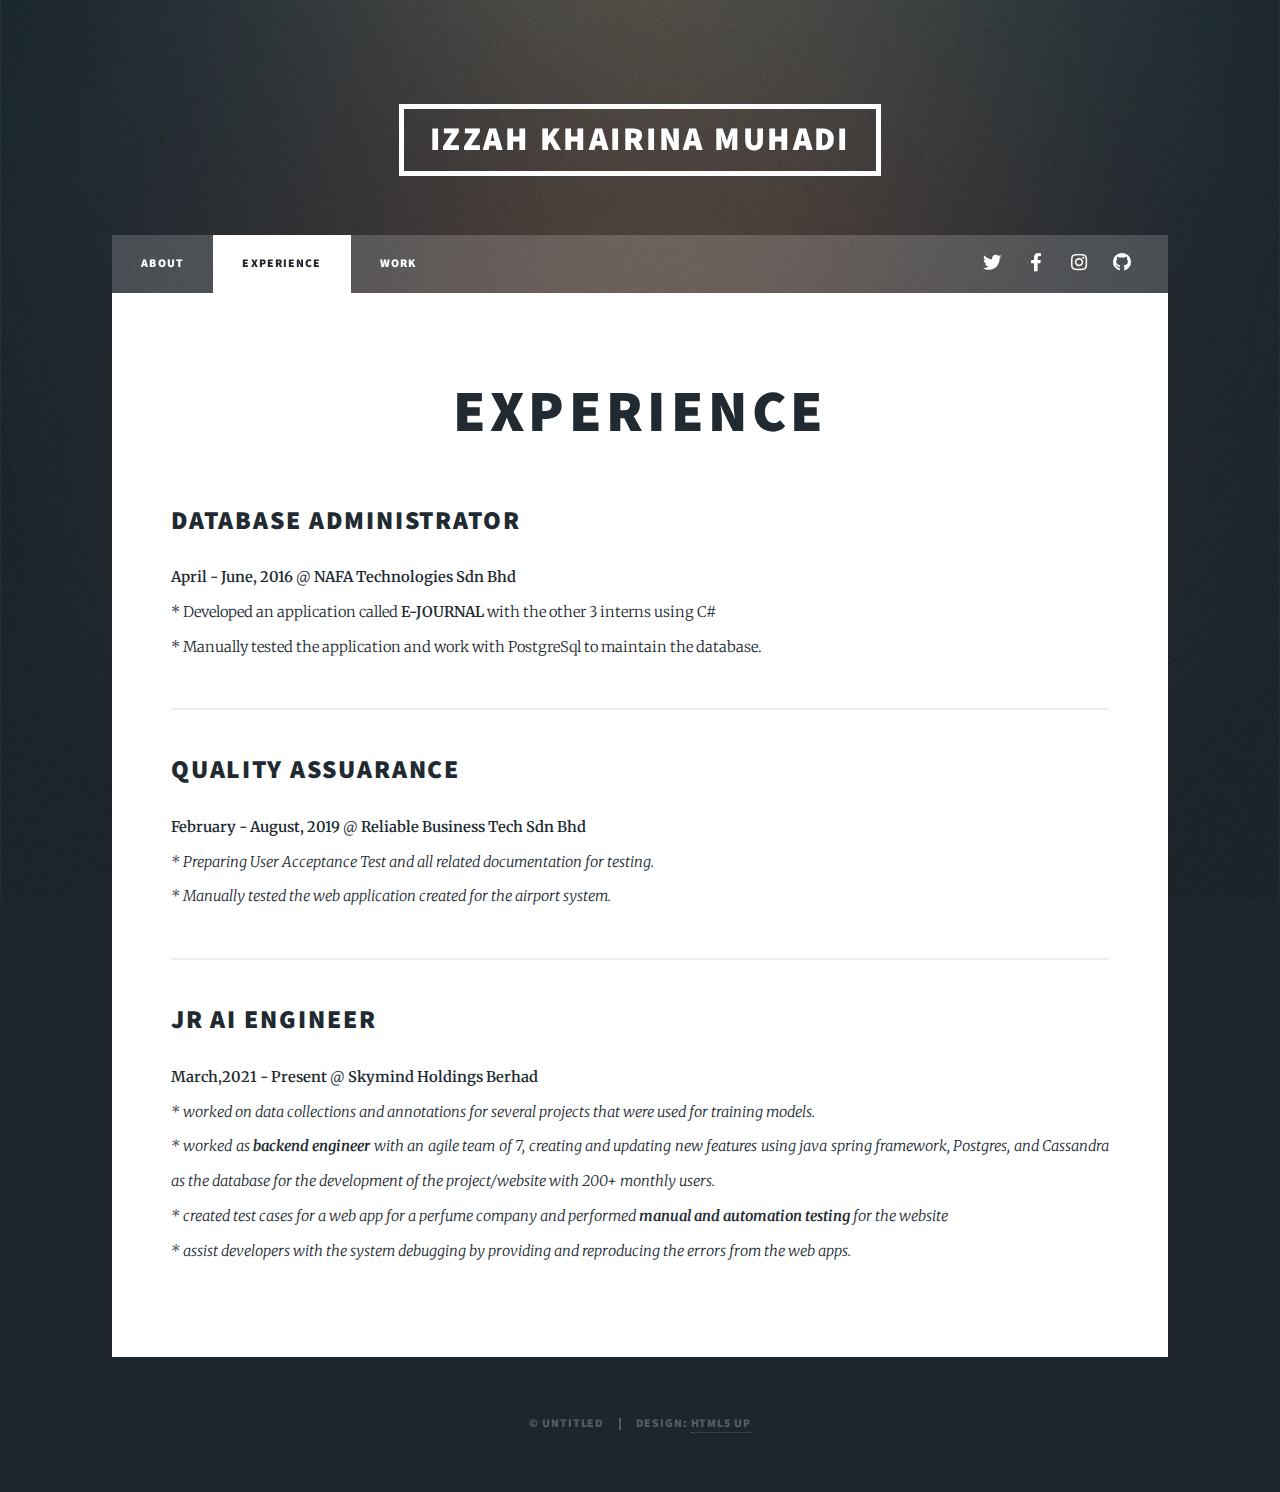
==== commit 0df43a63: ":memo: Edit stuff" ====
--- a/src/experience.html
+++ b/src/experience.html
@@ -6,7 +6,7 @@
 -->
 <html>
 	<head>
-		<title>Generic Page - Massively by HTML5 UP</title>
+		<title>Izzah Khairina Muhadi</title>
 		<meta charset="utf-8" />
 		<meta name="viewport" content="width=device-width, initial-scale=1, user-scalable=no" />
 		<link rel="stylesheet" href="../assets/css/main.css" />
@@ -33,68 +33,51 @@
 							<li><a href="#" class="icon brands fa-twitter"><span class="label">Twitter</span></a></li>
 							<li><a href="#" class="icon brands fa-facebook-f"><span class="label">Facebook</span></a></li>
 							<li><a href="#" class="icon brands fa-instagram"><span class="label">Instagram</span></a></li>
-							<li><a href="#" class="icon brands fa-github"><span class="label">GitHub</span></a></li>
+							<li><a href="https://github.com/IzzahKhai" class="icon brands fa-github"><span class="label">GitHub</span></a></li>
 						</ul>
 					</nav>
 
-				<!-- Main -->
+				
+
 					<div id="main">
 
 						<!-- Post -->
 							<section class="post">
 								<header class="major">
-									<span class="date">April - June, 2016</span>
-									<h1>Database Administrator</h1>
+									<h1>Experience</h1>
+								</header>
+
+								<!-- Text stuff -->
+									<h2>Database Administrator </h2>
+									<span class="date"><b>April - June, 2016</b> @ <b>NAFA Technologies Sdn Bhd</b></span>
+									<p>* Developed an application called <b>E-JOURNAL</b> with the other 3
+										interns using C#<br>
+										* Manually tested the application and work with PostgreSql to maintain the database.</p>
 									
-									<div>
-											<h3>@ NAFA Technologies Sdn Bhd</h3>
-												<ul class="alt">
-													<li>Developed an application called E-JOURNAL with the other 3
-														interns using C#</li>
-													<li>Manually tested the application and work with PostgreSql to maintain the database.</li>
-												</ul>										
-										
-									</div>
-								</header>																
-							</section>
-							<section class="post">
-								<header class="major">
-									<span class="date">February - August, 2019</span>
-									<h1>Quality Assuarance</h1>
-									
-									<div>
-											<h3>@ Reliable Business Tech Sdn Bhd</h3>
-												<ul class="alt">
-													<li>Preparing User Acceptance Test and all related documentation for testing. </li>
-													<li>Manually tested the web application created for the airport system.</li>
-												</ul>																				
-									</div>
-								</header>							
-							</section>
-							<section class="post">
-								<header class="major">
-									<span class="date">March,2021 - Present</span>
-									<h1>Jr AI Engineer</h1>
-									
-									<div>
-											<h3>@ Skymind Holdings Berhad</h3>
-												<ul>
-													<li>worked on data collections and annotations for several projects that
-														were used for training models.</li>
-													<li>worked as backend engineer with an agile team of 7, creating and
-															updating new features using java spring framework, Postgres, and
-															Cassandra as the database for the development of the
-															project/website with 200+ monthly users.</li>
-													<li>created test cases for a web app for a perfume company and
-														performed manual and automation testing for the website</li>
-														<li>assist developers with the system debugging by providing and
-															reproducing the errors from the web apps.</li>
-												</ul>																				
-									</div>
-								</header>							
-							</section>
-
-					</div>
+									<hr />
+									<h2>Quality Assuarance</h2>									
+									<span class="date"><b>February - August, 2019</b> @ <b>Reliable Business Tech Sdn Bhd</b></span>			
+									<header>										
+										<p>* Preparing User Acceptance Test and all related documentation for testing. <br>
+										* Manually tested the web application created for the airport system.</p>
+									</header>
+									<hr />
+									<h2>Jr AI Engineer</h2>
+									<span class="date"><b>March,2021 - Present</b> @ <b>Skymind Holdings Berhad</b></span>
+									<header>
+										<p> * worked on data collections and annotations for several projects that
+											were used for training models.<br>
+										* worked as <b>backend engineer</b> with an agile team of 7, creating and
+												updating new features using java spring framework, Postgres, and
+												Cassandra as the database for the development of the
+												project/website with 200+ monthly users.<br>
+										* created test cases for a web app for a perfume company and
+											performed <b>manual and automation testing</b> for the website<br>
+											* assist developers with the system debugging by providing and
+												reproducing the errors from the web apps.</p>
+									</header>
+					
+			</div>
 
 	
 				<!-- Copyright -->
